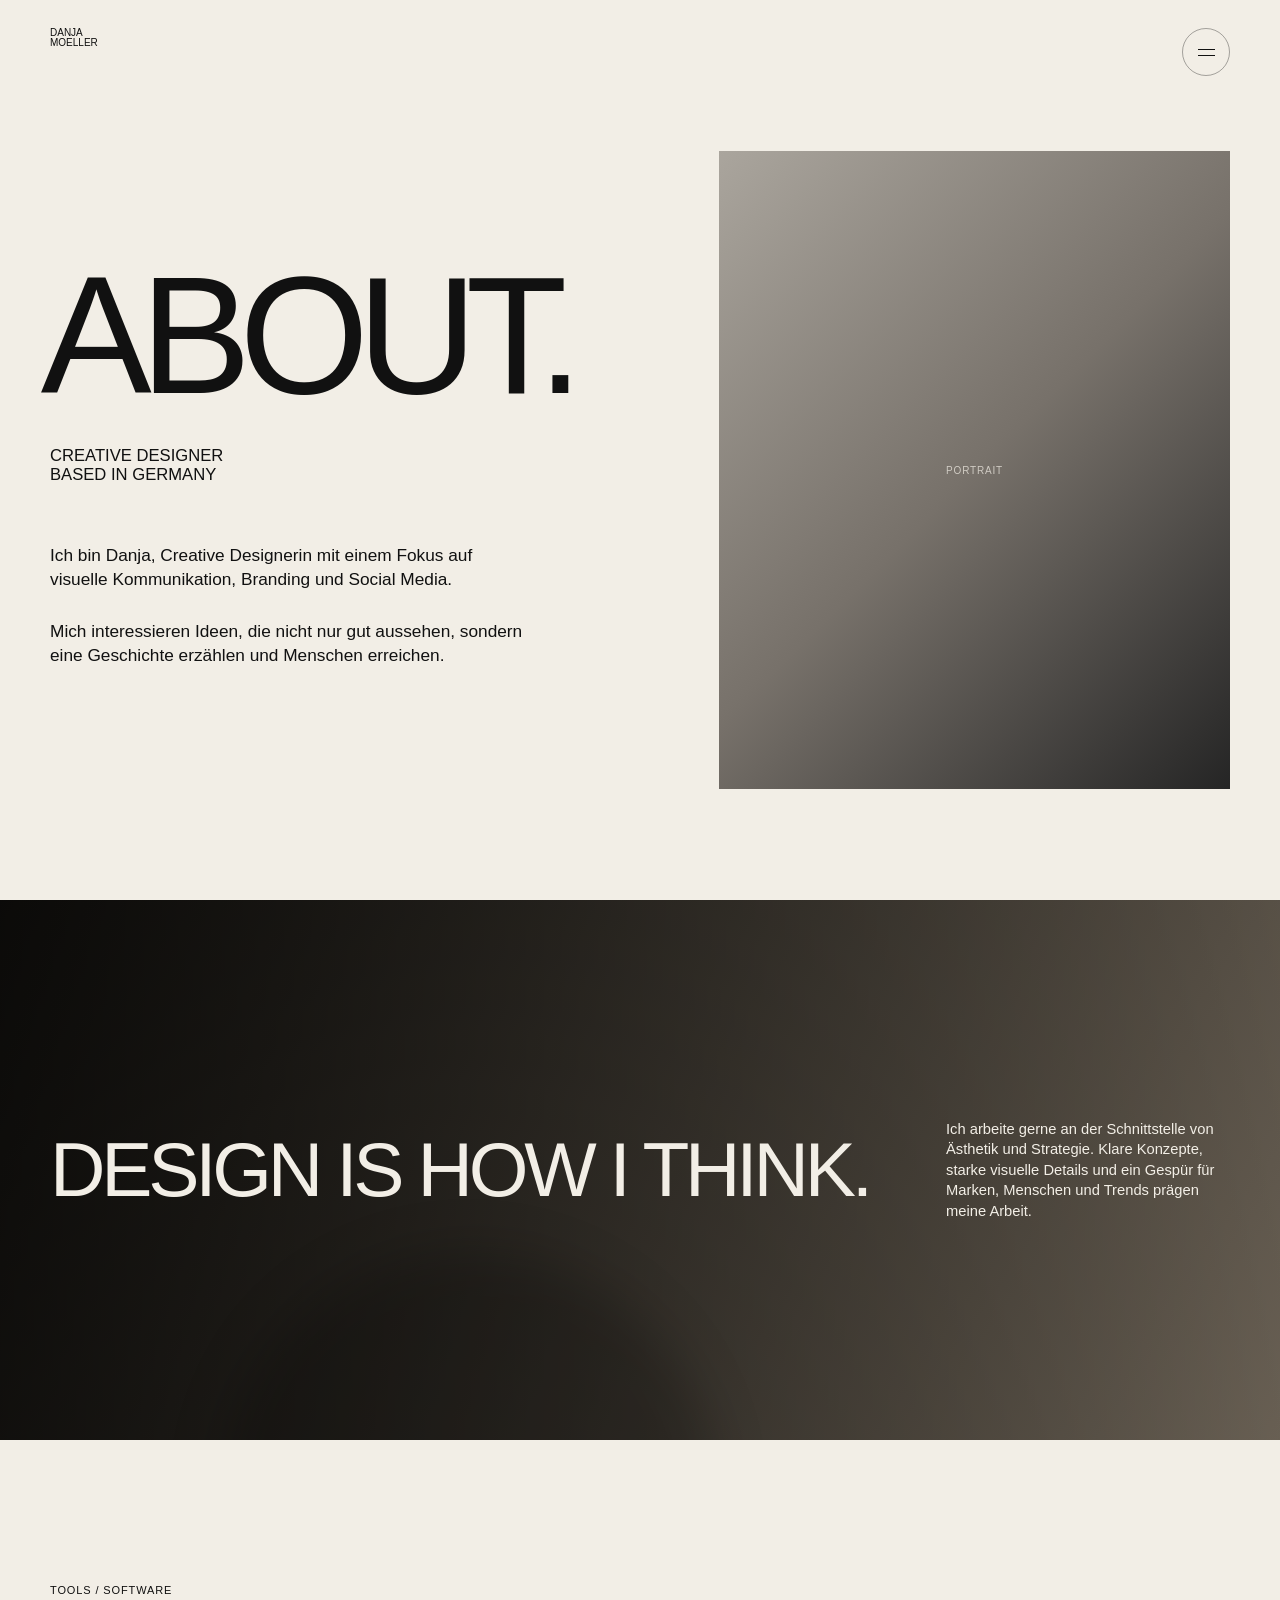
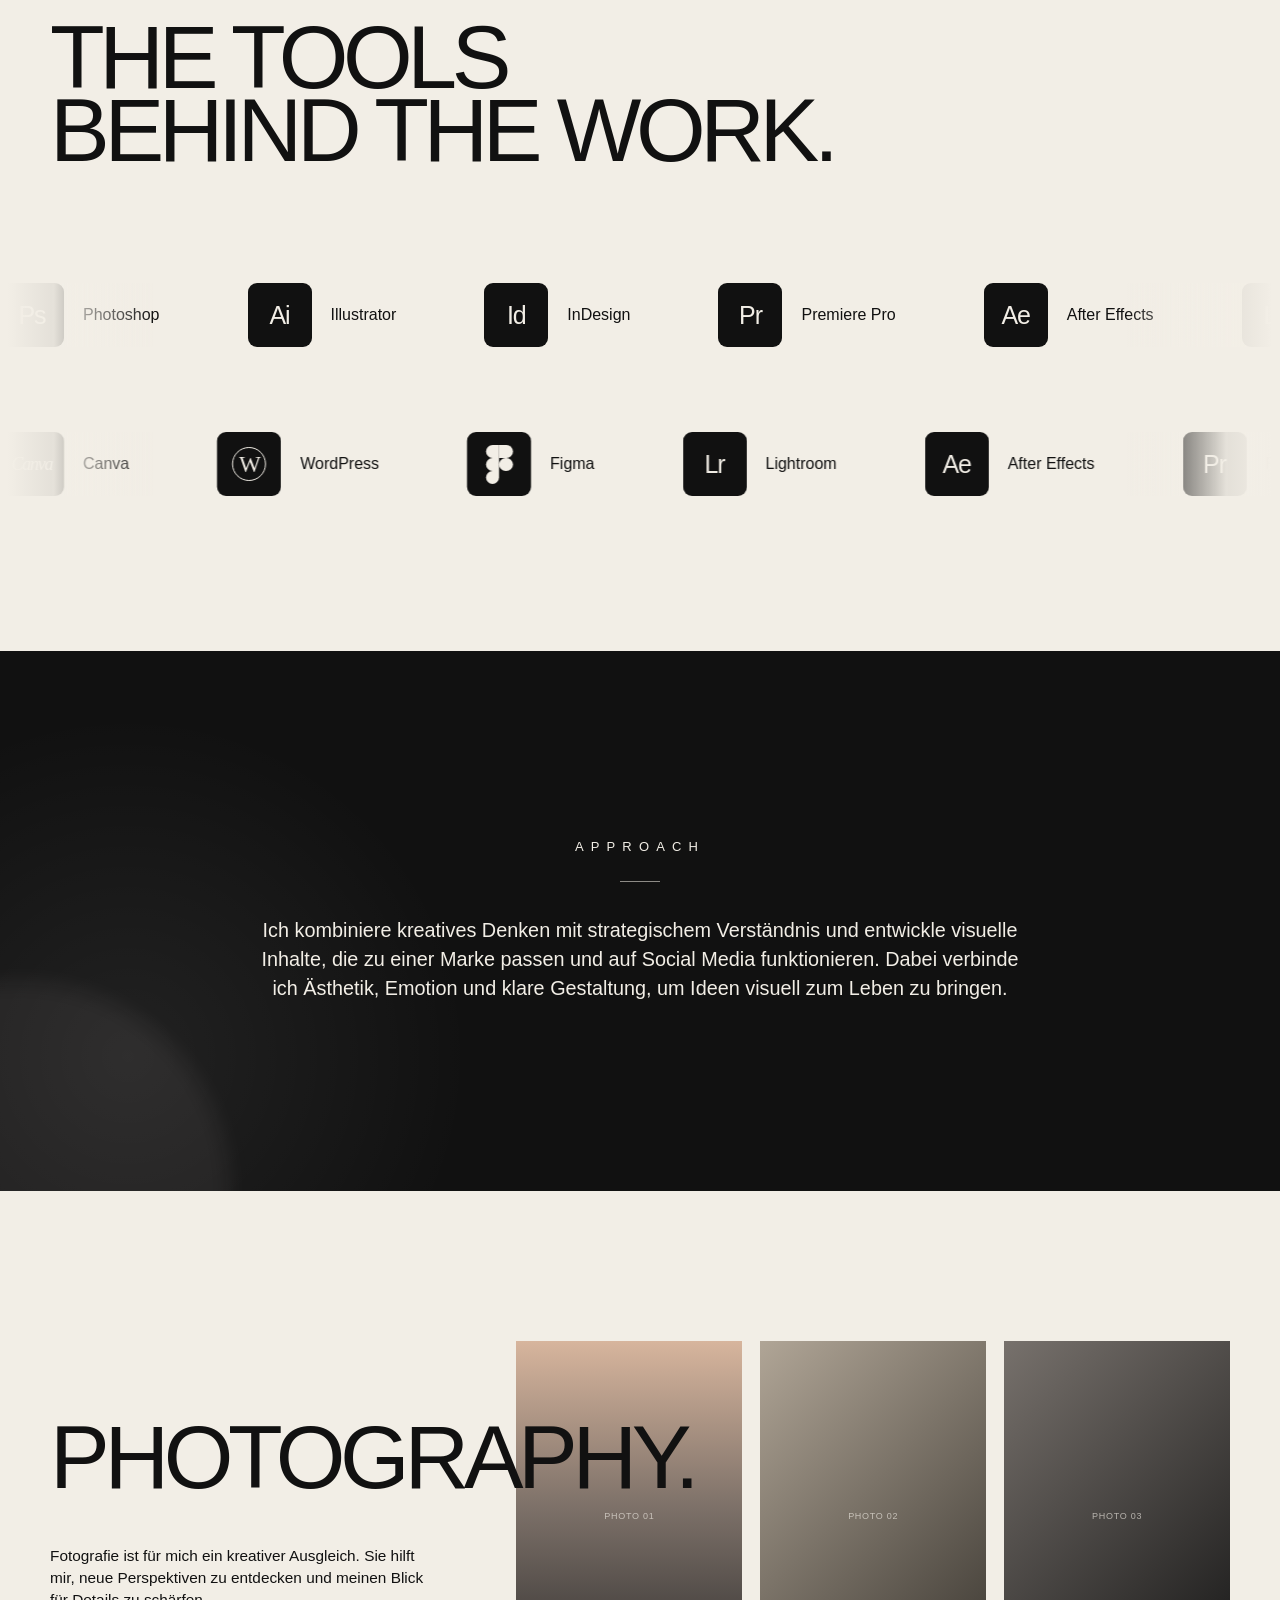
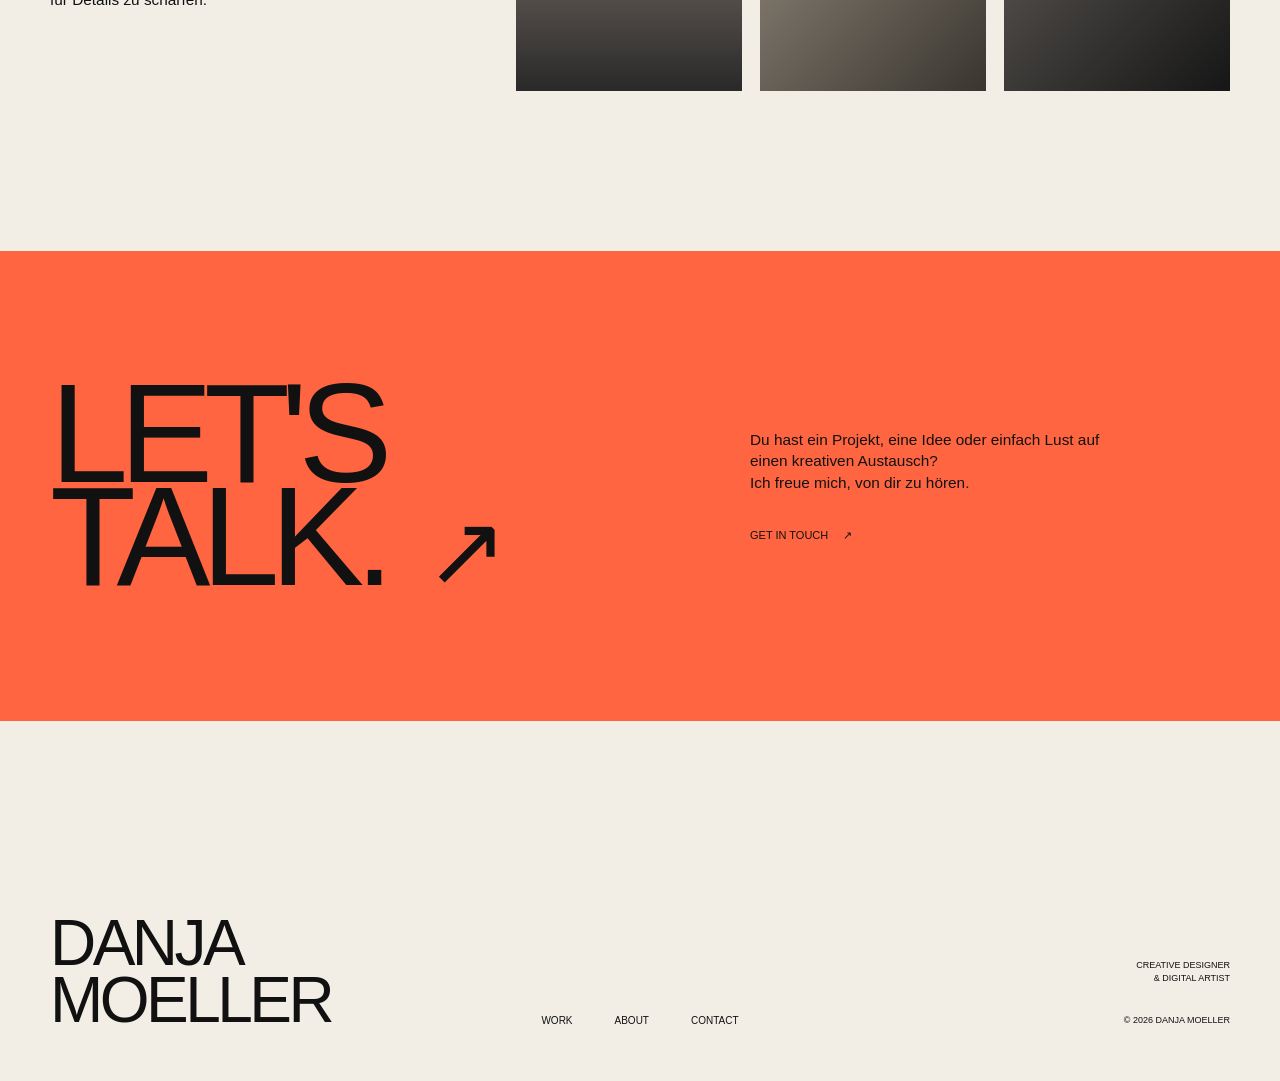
==== about.html @ de5229ce "Update portfolio pages, styles and interactions" ====
<!DOCTYPE html>
<html lang="de">

<head>
    <meta charset="UTF-8">

    <meta
        name="viewport"
        content="width=device-width, initial-scale=1.0"
    >

    <title>About — Danja Moeller</title>

    <link rel="stylesheet" href="style.css">

    <style>

        /* =========================================================
           ABOUT PAGE
        ========================================================= */

        body.about-page {
            background: var(--cream);
            color: var(--black);
        }

        .about-page .site-header {
            color: var(--black);
            mix-blend-mode: normal;
        }

        .about-page .menu-toggle {
            border-color: rgba(17, 17, 17, .35);
        }


        /* =========================================================
           HERO
        ========================================================= */

        .about-hero {
            min-height: 100vh;

            padding:
                150px
                50px
                110px;

            display: grid;

            grid-template-columns:
                minmax(0, .9fr)
                minmax(420px, .85fr);

            gap: clamp(80px, 10vw, 170px);

            align-items: center;
        }

        .about-hero-copy {
            align-self: center;
        }

        .about-title {
            margin-left: -.055em;

            font-size: clamp(
                110px,
                13vw,
                210px
            );

            font-weight: 400;

            line-height: .76;
            letter-spacing: -.07em;
        }

        .about-role {
            margin-top: 48px;

            font-size: clamp(
                15px,
                1.3vw,
                20px
            );

            line-height: 1.12;
            text-transform: uppercase;
        }

        .about-intro {
            max-width: 480px;

            margin-top: 60px;

            font-size: clamp(
                16px,
                1.35vw,
                21px
            );

            line-height: 1.38;
        }

        .about-intro p + p {
            margin-top: 28px;
        }


        /* HERO IMAGE */

        .about-portrait {
            width: 100%;
            max-width: 640px;

            justify-self: end;

            aspect-ratio: 4 / 5;

            overflow: hidden;

            position: relative;

            background:
                linear-gradient(
                    145deg,
                    #aaa59d,
                    #55514c
                );
        }

        .about-portrait img {
            width: 100%;
            height: 100%;

            display: block;

            object-fit: cover;
        }

        .about-image-placeholder {
            width: 100%;
            height: 100%;

            display: flex;
            align-items: center;
            justify-content: center;

            background:
                linear-gradient(
                    135deg,
                    #aaa59d 0%,
                    #77716a 50%,
                    #252525 100%
                );

            color:
                rgba(242, 238, 230, .72);

            font-size: 10px;

            letter-spacing: .08em;
        }


        /* =========================================================
           DESIGN IS HOW I THINK
        ========================================================= */

        .design-thinking {
            min-height: 540px;

            padding:
                115px
                50px;

            background:
                linear-gradient(
                    90deg,
                    rgba(0, 0, 0, .72),
                    rgba(0, 0, 0, .2)
                ),
                linear-gradient(
                    125deg,
                    #28251f,
                    #827768
                );

            color: var(--cream);

            display: grid;

            grid-template-columns:
                minmax(0, 1.6fr)
                minmax(260px, .55fr);

            gap: 70px;

            align-items: center;

            overflow: hidden;

            position: relative;
        }

        .design-thinking::after {
            content: "";

            position: absolute;

            width: 500px;
            height: 500px;

            left: 17%;
            bottom: -310px;

            border-radius: 50%;

            background:
                rgba(0, 0, 0, .2);

            filter: blur(25px);

            pointer-events: none;
        }

        .design-thinking h2 {
            position: relative;
            z-index: 2;

            white-space: nowrap;

            font-size: clamp(
                48px,
                6vw,
                96px
            );

            font-weight: 400;

            line-height: .9;
            letter-spacing: -.055em;
        }

        .design-thinking-copy {
            position: relative;
            z-index: 2;

            max-width: 340px;

            font-size: clamp(
                14px,
                1.15vw,
                18px
            );

            line-height: 1.4;
        }


        /* =========================================================
           TOOLS
        ========================================================= */

        .tools-section {
            position: relative;

            padding:
                145px
                0
                155px;

            overflow: hidden;

            background: var(--cream);
        }


        /* TOOLS INTRO */

        .tools-intro {
            position: relative;
            z-index: 20;

            padding:
                0
                50px;

            margin-bottom: 115px;
        }

        .tools-kicker {
            margin: 0 0 25px;

            color: var(--black);

            font-size: 11px;
            line-height: 1;

            letter-spacing: .08em;

            text-transform: uppercase;
        }

        .tools-heading {
            max-width: 1100px;

            margin: 0;

            color: var(--black);

            font-size: clamp(
                58px,
                7vw,
                112px
            );

            font-weight: 400;

            line-height: .82;
            letter-spacing: -.06em;
        }

        .tools-heading span {
            display: block;
        }


        /* =========================================================
           TOOL MARQUEES
           Fade ONLY on moving rows
        ========================================================= */

        .tools-marquee {
            width: 100%;

            overflow: hidden;

            position: relative;

            z-index: 2;
        }

        .tools-marquee::before,
        .tools-marquee::after {
            content: "";

            position: absolute;

            z-index: 10;

            top: 0;
            bottom: 0;

            width: 12vw;

            pointer-events: none;
        }

        .tools-marquee::before {
            left: 0;

            background:
                linear-gradient(
                    to right,
                    var(--cream) 5%,
                    rgba(242, 238, 230, .94) 35%,
                    rgba(242, 238, 230, 0) 100%
                );
        }

        .tools-marquee::after {
            right: 0;

            background:
                linear-gradient(
                    to left,
                    var(--cream) 5%,
                    rgba(242, 238, 230, .94) 35%,
                    rgba(242, 238, 230, 0) 100%
                );
        }

        .tools-marquee + .tools-marquee {
            margin-top: 85px;
        }

        .tools-track {
            width: max-content;

            display: flex;
            align-items: center;

            gap: 88px;

            will-change: transform;
        }

        .tools-track-left {
            animation:
                toolsMoveLeft
                30s
                linear
                infinite;
        }

        .tools-track-right {
            animation:
                toolsMoveRight
                32s
                linear
                infinite;
        }


        /* TOOL */

        .tool-item {
            flex: 0 0 auto;

            display: flex;
            align-items: center;

            gap: 19px;

            white-space: nowrap;
        }

        .tool-icon {
            width: 64px;
            height: 64px;

            flex: 0 0 64px;

            border-radius: 9px;

            background: var(--black);
            color: var(--cream);

            display: flex;
            align-items: center;
            justify-content: center;

            position: relative;

            font-size: 25px;
            font-weight: 500;

            line-height: 1;
            letter-spacing: -.04em;
        }

        .tool-name {
            font-size: 16px;

            line-height: 1;
        }


        /* =========================================================
           FIGMA ICON
        ========================================================= */

        .tool-icon.figma {
            padding: 12px;

            background: var(--black);
        }

        .figma-mark {
            width: 27px;
            height: 39px;

            display: grid;

            grid-template-columns:
                1fr
                1fr;

            grid-template-rows:
                1fr
                1fr
                1fr;
        }

        .figma-mark span {
            display: block;

            width: 100%;
            height: 100%;

            background: var(--cream);
        }

        .figma-mark span:nth-child(1) {
            grid-column: 1;
            grid-row: 1;

            border-radius:
                7px
                0
                0
                7px;
        }

        .figma-mark span:nth-child(2) {
            grid-column: 2;
            grid-row: 1;

            border-radius:
                0
                7px
                7px
                0;
        }

        .figma-mark span:nth-child(3) {
            grid-column: 1;
            grid-row: 2;

            border-radius:
                7px
                0
                0
                7px;
        }

        .figma-mark span:nth-child(4) {
            grid-column: 2;
            grid-row: 2;

            border-radius: 50%;
        }

        .figma-mark span:nth-child(5) {
            grid-column: 1;
            grid-row: 3;

            border-radius:
                7px
                0
                7px
                7px;
        }


        /* =========================================================
           WORDPRESS
        ========================================================= */

        .tool-icon.wordpress {
            font-family:
                Georgia,
                "Times New Roman",
                serif;

            font-size: 29px;
            font-weight: 400;
        }

        .wordpress-mark {
            width: 34px;
            height: 34px;

            border:
                1.8px
                solid
                var(--cream);

            border-radius: 50%;

            display: flex;
            align-items: center;
            justify-content: center;

            font-family:
                Georgia,
                "Times New Roman",
                serif;

            font-size: 23px;

            line-height: 1;
        }


        /* =========================================================
           CANVA
        ========================================================= */

        .tool-icon.canva {
            font-family:
                Georgia,
                "Times New Roman",
                serif;

            font-size: 18px;
            font-style: italic;

            letter-spacing: -.07em;
        }


        /* =========================================================
           TOOL ANIMATIONS
        ========================================================= */

        @keyframes toolsMoveLeft {

            from {
                transform: translateX(0);
            }

            to {
                transform: translateX(-50%);
            }

        }

        @keyframes toolsMoveRight {

            from {
                transform: translateX(-50%);
            }

            to {
                transform: translateX(0);
            }

        }


        /* =========================================================
           APPROACH
        ========================================================= */

        .approach-section {
            min-height: 540px;

            padding:
                130px
                50px;

            background:
                radial-gradient(
                    circle at 10% 75%,
                    rgba(255, 255, 255, .07),
                    transparent 28%
                ),
                var(--black);

            color: var(--cream);

            display: flex;
            align-items: center;
            justify-content: center;

            text-align: center;

            overflow: hidden;

            position: relative;
        }

        .approach-section::before {
            content: "";

            position: absolute;

            width: 420px;
            height: 420px;

            left: -190px;
            bottom: -210px;

            border-radius: 50%;

            background:
                rgba(242, 238, 230, .06);

            filter: blur(10px);
        }

        .approach-inner {
            position: relative;
            z-index: 2;

            width: min(
                760px,
                100%
            );
        }

        .approach-label {
            font-size: 13px;

            letter-spacing: .55em;

            text-transform: uppercase;
        }

        .approach-line {
            width: 40px;
            height: 1px;

            margin:
                27px
                auto
                34px;

            background:
                rgba(242, 238, 230, .55);
        }

        .approach-copy {
            font-size: clamp(
                17px,
                1.55vw,
                23px
            );

            line-height: 1.45;
        }


        /* =========================================================
           PHOTOGRAPHY
        ========================================================= */

        .photography-section {
            min-height: 660px;

            padding:
                125px
                50px
                135px;

            position: relative;

            display: grid;

            grid-template-columns:
                minmax(300px, .72fr)
                minmax(0, 1.28fr);

            gap: 65px;

            align-items: center;

            overflow: hidden;
        }

        .photography-copy-area {
            position: relative;

            z-index: 4;
        }

        .photography-title {
            position: relative;

            z-index: 6;

            width: max-content;

            margin-right: -230px;

            font-size: clamp(
                64px,
                7vw,
                112px
            );

            font-weight: 400;

            line-height: .82;

            letter-spacing: -.06em;

            pointer-events: none;
        }

        .photography-copy {
            max-width: 380px;

            margin-top: 50px;

            font-size: clamp(
                15px,
                1.2vw,
                18px
            );

            line-height: 1.42;
        }


        /* IMAGES */

        .photo-grid {
            position: relative;

            z-index: 2;

            display: grid;

            grid-template-columns:
                1fr
                1fr
                1fr;

            gap: 18px;

            align-items: center;
        }

        .photo-card {
            height: 350px;

            position: relative;

            overflow: hidden;

            background: #8b867f;
        }

        .photo-card img {
            width: 100%;
            height: 100%;

            display: block;

            object-fit: cover;

            transition:
                transform
                .65s
                cubic-bezier(.22,.61,.36,1);
        }

        .photo-card:hover img {
            transform: scale(1.035);
        }

        .photo-placeholder {
            width: 100%;
            height: 100%;

            display: flex;
            align-items: center;
            justify-content: center;

            color:
                rgba(242, 238, 230, .65);

            font-size: 9px;

            letter-spacing: .08em;
        }

        .photo-card:nth-child(1) {
            background:
                linear-gradient(
                    #d7b59d,
                    #7c7068 48%,
                    #292929
                );
        }

        .photo-card:nth-child(2) {
            background:
                linear-gradient(
                    135deg,
                    #b0a596,
                    #39352f
                );
        }

        .photo-card:nth-child(3) {
            background:
                linear-gradient(
                    135deg,
                    #77716c,
                    #161616
                );
        }


        /* =========================================================
           LET'S TALK
        ========================================================= */

        .about-contact {
            min-height: 470px;

            padding:
                100px
                50px;

            background:
                var(--orange);

            color:
                var(--black);

            display: grid;

            grid-template-columns:
                minmax(0, 1fr)
                minmax(300px, .8fr);

            gap: 100px;

            align-items: center;
        }

        .about-contact-title {
            font-size: clamp(
                95px,
                11vw,
                180px
            );

            font-weight: 400;

            line-height: .73;
            letter-spacing: -.065em;
        }

        .about-contact-title span {
            display: block;
        }

        .about-contact-title a {
            display: inline-block;

            margin-left: .1em;

            font-size: .7em;

            transition:
                transform
                .3s
                ease;
        }

        .about-contact-title a:hover {
            transform:
                translate(
                    10px,
                    -10px
                );
        }

        .about-contact-copy {
            max-width: 350px;

            font-size: clamp(
                15px,
                1.2vw,
                18px
            );

            line-height: 1.4;
        }

        .about-contact-link {
            display: inline-block;

            margin-top: 36px;

            font-size: 11px;

            text-transform: uppercase;
        }

        .about-contact-link span {
            margin-left: 12px;
        }


        /* =========================================================
           FOOTER
        ========================================================= */

        .about-footer {
            min-height: 360px;

            padding:
                80px
                50px
                55px;

            display: grid;

            grid-template-columns:
                1fr
                1fr
                1fr;

            gap: 50px;

            align-items: end;
        }

        .about-footer-name {
            font-size: clamp(
                50px,
                5vw,
                82px
            );

            line-height: .78;

            letter-spacing: -.055em;
        }

        .about-footer-name span {
            display: block;
        }

        .about-footer-name span + span {
            margin-top: 7px;
        }

        .about-footer-nav {
            display: flex;

            justify-content: center;

            gap: 42px;

            font-size: 10px;
        }

        .about-footer-meta {
            justify-self: end;

            text-align: right;

            font-size: 9px;

            line-height: 1.35;
        }

        .about-footer-meta p + p {
            margin-top: 30px;
        }


        /* =========================================================
           TABLET
        ========================================================= */

        @media (max-width: 1000px) {

            .about-hero {
                padding:
                    140px
                    30px
                    90px;

                grid-template-columns:
                    1fr
                    1fr;

                gap: 45px;
            }

            .about-title {
                font-size: 12vw;
            }

            .design-thinking {
                padding:
                    100px
                    30px;

                grid-template-columns:
                    1fr
                    .5fr;

                gap: 40px;
            }

            .design-thinking h2 {
                font-size: 5.5vw;
            }

            .tools-section {
                padding:
                    120px
                    0
                    130px;
            }

            .tools-intro {
                padding:
                    0
                    30px;

                margin-bottom: 95px;
            }

            .tools-heading {
                font-size: 8vw;
            }

            .tools-track {
                gap: 58px;
            }

            .photography-section {
                padding:
                    110px
                    30px
                    120px;

                grid-template-columns:
                    minmax(250px, .7fr)
                    1.3fr;

                gap: 35px;
            }

            .photography-title {
                font-size: 7vw;

                margin-right: -160px;
            }

            .photo-card {
                height: 280px;
            }

            .about-contact {
                padding:
                    90px
                    30px;

                gap: 60px;
            }

            .about-footer {
                padding-left: 30px;
                padding-right: 30px;
            }

        }


        /* =========================================================
           MOBILE
        ========================================================= */

        @media (max-width: 700px) {

            .about-hero {
                min-height: auto;

                padding:
                    130px
                    20px
                    85px;

                display: flex;

                flex-direction: column;

                gap: 65px;
            }

            .about-hero-copy {
                width: 100%;
            }

            .about-title {
                font-size: 22vw;
            }

            .about-role {
                margin-top: 35px;
            }

            .about-intro {
                margin-top: 45px;
            }

            .about-portrait {
                width: 90%;

                max-width: none;

                align-self: flex-end;
            }

            .design-thinking {
                min-height: 520px;

                padding:
                    90px
                    20px;

                grid-template-columns: 1fr;

                gap: 45px;

                align-content: center;
            }

            .design-thinking h2 {
                white-space: normal;

                font-size: 14vw;

                line-height: .86;
            }

            .design-thinking-copy {
                max-width: 300px;
            }

            .tools-section {
                padding:
                    100px
                    0
                    110px;
            }

            .tools-intro {
                padding:
                    0
                    20px;

                margin-bottom: 80px;
            }

            .tools-kicker {
                margin-bottom: 20px;

                font-size: 10px;
            }

            .tools-heading {
                font-size: 15vw;

                line-height: .84;
            }

            .tools-marquee + .tools-marquee {
                margin-top: 60px;
            }

            .tools-marquee::before,
            .tools-marquee::after {
                width: 18vw;
            }

            .tools-track {
                gap: 48px;
            }

            .tool-icon {
                width: 54px;
                height: 54px;

                flex-basis: 54px;

                font-size: 21px;
            }

            .tool-name {
                font-size: 13px;
            }

            .figma-mark {
                width: 23px;
                height: 34px;
            }

            .approach-section {
                min-height: 500px;

                padding:
                    100px
                    25px;
            }

            .approach-copy {
                font-size: 17px;
            }

            .photography-section {
                min-height: auto;

                padding:
                    100px
                    20px
                    110px;

                display: block;
            }

            .photography-copy-area {
                position: relative;

                z-index: 5;
            }

            .photography-title {
                position: relative;

                z-index: 7;

                margin-right: 0;
                margin-bottom: -7vw;

                font-size: 15vw;

                white-space: nowrap;
            }

            .photography-copy {
                margin-top: 65px;
            }

            .photo-grid {
                margin-top: 55px;

                grid-template-columns:
                    1fr
                    1fr
                    1fr;

                gap: 8px;
            }

            .photo-card {
                height: 43vw;
            }

            .about-contact {
                min-height: 600px;

                padding:
                    90px
                    20px;

                grid-template-columns: 1fr;

                gap: 70px;
            }

            .about-contact-title {
                font-size: 24vw;
            }

            .about-footer {
                min-height: 500px;

                padding:
                    80px
                    20px
                    40px;

                grid-template-columns: 1fr;

                align-items: start;

                gap: 65px;
            }

            .about-footer-nav {
                justify-content: flex-start;
            }

            .about-footer-meta {
                justify-self: start;

                text-align: left;
            }

        }


        /* =========================================================
           REDUCED MOTION
        ========================================================= */

        @media (prefers-reduced-motion: reduce) {

            .tools-track {
                animation-play-state: paused;
            }

        }

    </style>

</head>


<body class="about-page">


    <!-- CUSTOM CURSOR -->

    <div
        class="custom-cursor"
        aria-hidden="true"
    >
        <span class="cursor-label">
            VIEW
        </span>
    </div>


    <!-- =========================================================
         HEADER
    ========================================================== -->

    <header class="site-header">

        <a
            href="index.html"
            class="site-logo"
        >
            DANJA<br>
            MOELLER
        </a>

        <button
            class="menu-toggle"
            type="button"
            aria-label="Menü öffnen"
            aria-expanded="false"
        >
            <span></span>
            <span></span>
        </button>

    </header>


    <!-- =========================================================
         MENU
    ========================================================== -->

    <div class="menu-overlay">

        <div class="menu-overlay-top">

            <span>
                DANJA<br>
                MOELLER
            </span>

            <button
                class="menu-close"
                type="button"
                aria-label="Menü schließen"
            >
                CLOSE
            </button>

        </div>


        <nav class="menu-links">

            <a href="index.html">
                <span>01</span>
                <strong>HOME</strong>
            </a>

            <a href="work.html">
                <span>02</span>
                <strong>WORK</strong>
            </a>

            <a href="about.html">
                <span>03</span>
                <strong>ABOUT</strong>
            </a>

            <a href="contact.html">
                <span>04</span>
                <strong>CONTACT</strong>
            </a>

        </nav>


        <div class="menu-footer">

            <span>
                CREATIVE DESIGNER
            </span>

            <span>
                © 2026
            </span>

        </div>

    </div>


    <main>


        <!-- =====================================================
             HERO
        ====================================================== -->

        <section class="about-hero">

            <div class="about-hero-copy">

                <h1 class="about-title">
                    ABOUT.
                </h1>

                <p class="about-role">
                    CREATIVE DESIGNER<br>
                    BASED IN GERMANY
                </p>

                <div class="about-intro">

                    <p>
                        Ich bin Danja, Creative Designerin
                        mit einem Fokus auf visuelle
                        Kommunikation, Branding und
                        Social Media.
                    </p>

                    <p>
                        Mich interessieren Ideen, die nicht
                        nur gut aussehen, sondern eine
                        Geschichte erzählen und Menschen
                        erreichen.
                    </p>

                </div>

            </div>


            <div
                class="about-portrait"
                data-cursor="HELLO"
            >

                <!--
                <img
                    src="images/about/danja.jpg"
                    alt="Portrait von Danja Moeller"
                >
                -->

                <div class="about-image-placeholder">
                    PORTRAIT
                </div>

            </div>

        </section>


        <!-- =====================================================
             DESIGN
        ====================================================== -->

        <section class="design-thinking">

            <h2>
                DESIGN IS HOW I THINK.
            </h2>

            <p class="design-thinking-copy">
                Ich arbeite gerne an der Schnittstelle
                von Ästhetik und Strategie. Klare
                Konzepte, starke visuelle Details und
                ein Gespür für Marken, Menschen und
                Trends prägen meine Arbeit.
            </p>

        </section>


        <!-- =====================================================
             TOOLS
        ====================================================== -->

        <section
            class="tools-section"
            aria-label="Programme und Tools"
        >

            <div class="tools-intro">

                <p class="tools-kicker">
                    TOOLS / SOFTWARE
                </p>

                <h2 class="tools-heading">
                    <span>THE TOOLS</span>
                    <span>BEHIND THE WORK.</span>
                </h2>

            </div>


            <!-- REIHE 1 -->

            <div class="tools-marquee">

                <div class="tools-track tools-track-left">

                    <div class="tool-item">
                        <span class="tool-icon">Ps</span>
                        <span class="tool-name">Photoshop</span>
                    </div>

                    <div class="tool-item">
                        <span class="tool-icon">Ai</span>
                        <span class="tool-name">Illustrator</span>
                    </div>

                    <div class="tool-item">
                        <span class="tool-icon">Id</span>
                        <span class="tool-name">InDesign</span>
                    </div>

                    <div class="tool-item">
                        <span class="tool-icon">Pr</span>
                        <span class="tool-name">Premiere Pro</span>
                    </div>

                    <div class="tool-item">
                        <span class="tool-icon">Ae</span>
                        <span class="tool-name">After Effects</span>
                    </div>

                    <div class="tool-item">
                        <span class="tool-icon">Lr</span>
                        <span class="tool-name">Lightroom</span>
                    </div>

                    <div class="tool-item">

                        <span class="tool-icon figma">
                            <span class="figma-mark">
                                <span></span>
                                <span></span>
                                <span></span>
                                <span></span>
                                <span></span>
                            </span>
                        </span>

                        <span class="tool-name">
                            Figma
                        </span>

                    </div>

                    <div class="tool-item">

                        <span class="tool-icon wordpress">
                            <span class="wordpress-mark">
                                W
                            </span>
                        </span>

                        <span class="tool-name">
                            WordPress
                        </span>

                    </div>

                    <div class="tool-item">

                        <span class="tool-icon canva">
                            Canva
                        </span>

                        <span class="tool-name">
                            Canva
                        </span>

                    </div>


                    <!-- DUPLIKAT -->

                    <div class="tool-item" aria-hidden="true">
                        <span class="tool-icon">Ps</span>
                        <span class="tool-name">Photoshop</span>
                    </div>

                    <div class="tool-item" aria-hidden="true">
                        <span class="tool-icon">Ai</span>
                        <span class="tool-name">Illustrator</span>
                    </div>

                    <div class="tool-item" aria-hidden="true">
                        <span class="tool-icon">Id</span>
                        <span class="tool-name">InDesign</span>
                    </div>

                    <div class="tool-item" aria-hidden="true">
                        <span class="tool-icon">Pr</span>
                        <span class="tool-name">Premiere Pro</span>
                    </div>

                    <div class="tool-item" aria-hidden="true">
                        <span class="tool-icon">Ae</span>
                        <span class="tool-name">After Effects</span>
                    </div>

                    <div class="tool-item" aria-hidden="true">
                        <span class="tool-icon">Lr</span>
                        <span class="tool-name">Lightroom</span>
                    </div>

                    <div class="tool-item" aria-hidden="true">

                        <span class="tool-icon figma">
                            <span class="figma-mark">
                                <span></span>
                                <span></span>
                                <span></span>
                                <span></span>
                                <span></span>
                            </span>
                        </span>

                        <span class="tool-name">
                            Figma
                        </span>

                    </div>

                    <div class="tool-item" aria-hidden="true">

                        <span class="tool-icon wordpress">
                            <span class="wordpress-mark">
                                W
                            </span>
                        </span>

                        <span class="tool-name">
                            WordPress
                        </span>

                    </div>

                    <div class="tool-item" aria-hidden="true">

                        <span class="tool-icon canva">
                            Canva
                        </span>

                        <span class="tool-name">
                            Canva
                        </span>

                    </div>

                </div>

            </div>


            <!-- REIHE 2 -->

            <div class="tools-marquee">

                <div class="tools-track tools-track-right">

                    <div class="tool-item">
                        <span class="tool-icon canva">Canva</span>
                        <span class="tool-name">Canva</span>
                    </div>

                    <div class="tool-item">

                        <span class="tool-icon wordpress">
                            <span class="wordpress-mark">W</span>
                        </span>

                        <span class="tool-name">
                            WordPress
                        </span>

                    </div>

                    <div class="tool-item">

                        <span class="tool-icon figma">
                            <span class="figma-mark">
                                <span></span>
                                <span></span>
                                <span></span>
                                <span></span>
                                <span></span>
                            </span>
                        </span>

                        <span class="tool-name">
                            Figma
                        </span>

                    </div>

                    <div class="tool-item">
                        <span class="tool-icon">Lr</span>
                        <span class="tool-name">Lightroom</span>
                    </div>

                    <div class="tool-item">
                        <span class="tool-icon">Ae</span>
                        <span class="tool-name">After Effects</span>
                    </div>

                    <div class="tool-item">
                        <span class="tool-icon">Pr</span>
                        <span class="tool-name">Premiere Pro</span>
                    </div>

                    <div class="tool-item">
                        <span class="tool-icon">Id</span>
                        <span class="tool-name">InDesign</span>
                    </div>

                    <div class="tool-item">
                        <span class="tool-icon">Ai</span>
                        <span class="tool-name">Illustrator</span>
                    </div>

                    <div class="tool-item">
                        <span class="tool-icon">Ps</span>
                        <span class="tool-name">Photoshop</span>
                    </div>


                    <!-- DUPLIKAT -->

                    <div class="tool-item" aria-hidden="true">
                        <span class="tool-icon canva">Canva</span>
                        <span class="tool-name">Canva</span>
                    </div>

                    <div class="tool-item" aria-hidden="true">

                        <span class="tool-icon wordpress">
                            <span class="wordpress-mark">W</span>
                        </span>

                        <span class="tool-name">
                            WordPress
                        </span>

                    </div>

                    <div class="tool-item" aria-hidden="true">

                        <span class="tool-icon figma">
                            <span class="figma-mark">
                                <span></span>
                                <span></span>
                                <span></span>
                                <span></span>
                                <span></span>
                            </span>
                        </span>

                        <span class="tool-name">
                            Figma
                        </span>

                    </div>

                    <div class="tool-item" aria-hidden="true">
                        <span class="tool-icon">Lr</span>
                        <span class="tool-name">Lightroom</span>
                    </div>

                    <div class="tool-item" aria-hidden="true">
                        <span class="tool-icon">Ae</span>
                        <span class="tool-name">After Effects</span>
                    </div>

                    <div class="tool-item" aria-hidden="true">
                        <span class="tool-icon">Pr</span>
                        <span class="tool-name">Premiere Pro</span>
                    </div>

                    <div class="tool-item" aria-hidden="true">
                        <span class="tool-icon">Id</span>
                        <span class="tool-name">InDesign</span>
                    </div>

                    <div class="tool-item" aria-hidden="true">
                        <span class="tool-icon">Ai</span>
                        <span class="tool-name">Illustrator</span>
                    </div>

                    <div class="tool-item" aria-hidden="true">
                        <span class="tool-icon">Ps</span>
                        <span class="tool-name">Photoshop</span>
                    </div>

                </div>

            </div>

        </section>


        <!-- =====================================================
             APPROACH
        ====================================================== -->

        <section class="approach-section">

            <div class="approach-inner">

                <p class="approach-label">
                    APPROACH
                </p>

                <div class="approach-line"></div>

                <p class="approach-copy">
                    Ich kombiniere kreatives Denken
                    mit strategischem Verständnis und
                    entwickle visuelle Inhalte, die zu
                    einer Marke passen und auf Social
                    Media funktionieren. Dabei verbinde
                    ich Ästhetik, Emotion und klare
                    Gestaltung, um Ideen visuell zum
                    Leben zu bringen.
                </p>

            </div>

        </section>


        <!-- =====================================================
             PHOTOGRAPHY
        ====================================================== -->

        <section class="photography-section">

            <div class="photography-copy-area">

                <h2 class="photography-title">
                    PHOTOGRAPHY.
                </h2>

                <p class="photography-copy">
                    Fotografie ist für mich ein
                    kreativer Ausgleich. Sie hilft mir,
                    neue Perspektiven zu entdecken und
                    meinen Blick für Details zu
                    schärfen.
                </p>

            </div>


            <div class="photo-grid">

                <div
                    class="photo-card"
                    data-cursor="VIEW"
                >
                    <div class="photo-placeholder">
                        PHOTO 01
                    </div>
                </div>

                <div
                    class="photo-card"
                    data-cursor="VIEW"
                >
                    <div class="photo-placeholder">
                        PHOTO 02
                    </div>
                </div>

                <div
                    class="photo-card"
                    data-cursor="VIEW"
                >
                    <div class="photo-placeholder">
                        PHOTO 03
                    </div>
                </div>

            </div>

        </section>


        <!-- =====================================================
             CONTACT
        ====================================================== -->

        <section class="about-contact">

            <h2 class="about-contact-title">

                <span>
                    LET'S
                </span>

                <span>
                    TALK.

                    <a
                        href="contact.html"
                        aria-label="Zur Kontaktseite"
                    >
                        ↗
                    </a>

                </span>

            </h2>


            <div>

                <p class="about-contact-copy">
                    Du hast ein Projekt, eine Idee
                    oder einfach Lust auf einen
                    kreativen Austausch?<br>
                    Ich freue mich, von dir zu hören.
                </p>

                <a
                    href="contact.html"
                    class="about-contact-link"
                >
                    GET IN TOUCH
                    <span>↗</span>
                </a>

            </div>

        </section>


        <!-- =====================================================
             FOOTER
        ====================================================== -->

        <footer class="about-footer">

            <div class="about-footer-name">

                <span>
                    DANJA
                </span>

                <span>
                    MOELLER
                </span>

            </div>


            <nav class="about-footer-nav">

                <a href="work.html">
                    WORK
                </a>

                <a href="about.html">
                    ABOUT
                </a>

                <a href="contact.html">
                    CONTACT
                </a>

            </nav>


            <div class="about-footer-meta">

                <p>
                    CREATIVE DESIGNER<br>
                    & DIGITAL ARTIST
                </p>

                <p>
                    © 2026 DANJA MOELLER
                </p>

            </div>

        </footer>

    </main>


    <script src="script.js"></script>

</body>

</html>
---- style.css ----
/* ========================================
   RESET
======================================== */

* {
    margin: 0;
    padding: 0;
    box-sizing: border-box;
}

:root {
    --cream: #f2eee6;
    --black: #111111;
    --grey: #c7c7c4;
    --grey-dark: #77726b;
    --orange: #ff6540;
}

html {
    scroll-behavior: smooth;
}

body {
    font-family: Arial, Helvetica, sans-serif;
    background: var(--cream);
    color: var(--black);
    overflow-x: hidden;
}

body.menu-open {
    overflow: hidden;
}

a {
    color: inherit;
    text-decoration: none;
}

button {
    border: 0;
    background: transparent;
    font: inherit;
    color: inherit;
    cursor: pointer;
}

::selection {
    background: var(--orange);
    color: var(--black);
}


/* ========================================
   CURSOR
======================================== */

.custom-cursor {
    position: fixed;
    top: 0;
    left: 0;
    width: 14px;
    height: 14px;
    border-radius: 50%;
    background: var(--black);
    pointer-events: none;
    z-index: 9999;

    display: flex;
    align-items: center;
    justify-content: center;

    transform: translate(-50%, -50%);

    transition:
        width .25s ease,
        height .25s ease,
        background .25s ease,
        color .25s ease;
}

.custom-cursor.is-active {
    width: 76px;
    height: 76px;
    background: var(--cream);
    color: var(--black);
    border: 1px solid rgba(17, 17, 17, .18);
}

.cursor-label {
    opacity: 0;
    font-size: 9px;
    transition: opacity .2s ease;
}

.custom-cursor.is-active .cursor-label {
    opacity: 1;
}

@media (hover: none), (pointer: coarse) {
    .custom-cursor {
        display: none;
    }
}


/* ========================================
   HEADER
======================================== */

.site-header {
    position: fixed;
    top: 0;
    left: 0;
    width: 100%;
    padding: 28px 50px;
    z-index: 300;

    display: flex;
    justify-content: space-between;
    align-items: flex-start;

    mix-blend-mode: difference;
    color: white;
}

.site-logo {
    font-size: 10px;
    line-height: .95;
}

.menu-toggle {
    width: 48px;
    height: 48px;

    border: 1px solid rgba(255, 255, 255, .55);
    border-radius: 50%;

    display: flex;
    flex-direction: column;
    align-items: center;
    justify-content: center;

    gap: 5px;
}

.menu-toggle span {
    width: 17px;
    height: 1px;
    background: currentColor;
}


/* ========================================
   MENU
======================================== */

.menu-overlay {
    position: fixed;
    inset: 0;
    z-index: 500;

    background: var(--black);
    color: var(--cream);

    padding: 28px 50px;

    display: flex;
    flex-direction: column;
    justify-content: space-between;

    opacity: 0;
    visibility: hidden;
    transform: translateY(-100%);

    transition:
        transform .7s cubic-bezier(.77, 0, .18, 1),
        opacity .35s ease,
        visibility .35s ease;
}

.menu-overlay.is-open {
    opacity: 1;
    visibility: visible;
    transform: translateY(0);
}

.menu-overlay-top,
.menu-footer {
    display: flex;
    justify-content: space-between;
    font-size: 10px;
}

.menu-links {
    display: flex;
    flex-direction: column;
}

.menu-links a {
    display: grid;
    grid-template-columns: 60px 1fr;

    border-bottom: 1px solid rgba(242, 238, 230, .15);

    align-items: end;
    padding: 10px 0;
}

.menu-links span {
    font-size: 9px;
    padding-bottom: 8px;
}

.menu-links strong {
    font-size: clamp(60px, 10vw, 145px);
    font-weight: 400;
    line-height: .82;
    letter-spacing: -.065em;
}


/* ========================================
   GENERAL
======================================== */

.section-number {
    font-size: 10px;
    line-height: 1;
}

.image-placeholder {
    display: flex;
    align-items: center;
    justify-content: center;

    background: var(--grey);
    font-size: 10px;
}


/* ========================================
   HERO
======================================== */

.home-hero {
    min-height: 100vh;
    padding: 90px 50px 40px;

    position: relative;

    display: flex;
    flex-direction: column;
    justify-content: center;
}

.hero-layout {
    position: relative;
    min-height: 78vh;
}

.hero-title {
    position: absolute;
    left: 0;
    top: 50%;

    transform: translateY(-50%);
    z-index: 3;
}

.hero-word {
    font-size: clamp(110px, 15vw, 215px);
    font-weight: 400;
    line-height: .76;
    letter-spacing: -.065em;

    white-space: nowrap;
}

.hero-image {
    position: absolute;

    right: 3vw;
    top: 2vh;

    width: 58%;
    height: 72vh;

    z-index: 1;
}

.hero-placeholder {
    width: 100%;
    height: 100%;
}

.hero-scroll {
    position: absolute;
    left: 50px;
    bottom: 34px;

    font-size: 10px;
}


/* ========================================
   ABOUT
======================================== */

.home-about {
    min-height: 100vh;

    background: var(--black);
    color: var(--cream);

    padding: 38px 50px 80px;
}

.about-grid {
    display: grid;
    grid-template-columns: 55% 45%;

    gap: 52px;

    margin-top: 56px;

    align-items: start;
}

.about-left {
    min-width: 0;
}

.about-image {
    width: 100%;
}

.about-placeholder {
    width: 100%;
    height: 470px;

    background: #6a6660;
}

.about-text {
    padding-top: 30px;

    display: flex;
    flex-direction: column;

    gap: 24px;
}

.about-lead {
    max-width: 760px;

    font-size: clamp(34px, 3.6vw, 56px);
    font-weight: 400;

    line-height: 1.08;
    letter-spacing: -.035em;
}

.about-small {
    max-width: 720px;

    font-size: 13px;
    line-height: 1.5;

    color: #aaa49b;
}

.simple-link {
    width: fit-content;

    display: inline-flex;
    align-items: center;

    gap: 12px;
    margin-top: 4px;

    font-size: 10px;
}


/* BIG RIGHT HEADLINE */

.about-heading {
    position: relative;

    min-height: 620px;

    display: flex;
    justify-content: flex-end;
}

.about-heading h2 {
    position: sticky;
    top: 100px;

    width: fit-content;
    height: fit-content;

    display: flex;
    flex-direction: column;
    align-items: flex-end;

    margin-right: 42px;

    text-align: right;

    font-size: clamp(96px, 10.8vw, 175px);
    font-weight: 400;

    line-height: .76;
    letter-spacing: -.065em;
}

.about-heading h2 span {
    display: block;
    width: 100%;

    text-align: right;
}

.about-orange {
    color: var(--orange);
}


/* ========================================
   CONCEPT
======================================== */

.concept-section {
    min-height: 110vh;

    padding: 42px 50px 70px;

    background: var(--cream);
}

.concept-stage {
    position: relative;

    min-height: 820px;

    margin-top: 38px;
}

.concept-image {
    position: absolute;

    top: 0;
    right: 3vw;

    width: 58%;
    height: 780px;
}

.concept-placeholder {
    width: 100%;
    height: 100%;

    background: #c3c5c4;
}


/* THIN HEADLINE LIKE LET'S TALK */

.concept-words {
    position: absolute;

    left: 0;
    top: 80px;

    z-index: 3;

    display: flex;
    flex-direction: column;

    width: 70%;
}

.concept-words span {
    display: block;

    width: fit-content;

    font-size: clamp(94px, 10vw, 165px);
    font-weight: 400;

    line-height: .76;
    letter-spacing: -.065em;

    white-space: nowrap;
}

.concept-black {
    color: var(--black);
}

.concept-orange {
    color: var(--orange);
    margin-left: 3vw;
}

.concept-detail {
    margin-left: 8vw;
}


/* ========================================
   SELECTED WORK
======================================== */

.selected-work {
    min-height: 150vh;

    padding: 36px 50px 90px;
}

.work-header {
    display: flex;
    justify-content: space-between;
    align-items: center;

    padding-bottom: 28px;
}

.work-header p {
    font-size: 9px;
}


/* TOP ROW */

.work-grid-top {
    display: grid;
    grid-template-columns: 1fr 1fr;

    gap: 20px;

    margin-bottom: 48px;
}


/* BOTTOM ROW */

.work-grid-bottom {
    display: grid;
    grid-template-columns: 1fr 1fr;

    gap: 20px;
}

.work-grid-small {
    display: grid;
    grid-template-columns: 1fr 1fr;

    gap: 20px;
}

.work-card {
    min-width: 0;
}

.work-image-link {
    display: block;
    overflow: hidden;
}

.work-image {
    width: 100%;

    display: flex;
    align-items: center;
    justify-content: center;

    background: var(--grey);

    font-size: 18px;
}

.work-grid-top .work-image {
    height: 520px;
}

.work-editorial-card .work-image {
    height: 560px;
}

.work-grid-small .work-image {
    height: 560px;
}

.work-print {
    background: var(--orange);
}

.work-social,
.work-creative {
    background: var(--black);
    color: var(--cream);
}

.work-caption {
    min-height: 58px;

    padding-top: 14px;

    display: flex;
    justify-content: space-between;
    align-items: flex-start;

    gap: 15px;

    font-size: 9px;
    line-height: 1.25;
}

.work-caption > div {
    display: flex;
    gap: 18px;
}

.work-caption strong {
    font-weight: 400;
}

.work-caption p {
    color: var(--grey-dark);
}


/* ========================================
   WHAT I DO
======================================== */

.what-i-do {
    min-height: 88px;

    padding: 0 50px;

    display: grid;
    grid-template-columns: 180px 1fr;

    align-items: center;

    gap: 30px;

    background: #d8d3cb;

    border-top: 1px solid rgba(17, 17, 17, .08);
}

.services-line {
    display: flex;
    align-items: center;
    justify-content: space-between;

    gap: 20px;

    font-size: 11px;

    white-space: nowrap;
}


/* ========================================
   CONTACT
======================================== */

.home-contact {
    min-height: 72vh;

    background: var(--orange);

    padding: 34px 50px;
}

.home-contact-grid {
    min-height: calc(72vh - 100px);

    display: grid;
    grid-template-columns: 1fr 1fr;

    align-items: end;
}

.home-contact-grid p {
    align-self: center;

    font-size: 12px;
    line-height: 1.08;
}

.talk-link {
    justify-self: end;

    font-size: clamp(83px, 11vw, 160px);
    font-weight: 400;

    line-height: .78;
    letter-spacing: -.035em;

    text-align: left;
}

.talk-link span {
    color: var(--cream);
}


/* ========================================
   FOOTER
======================================== */

.site-footer {
    min-height: 300px;

    padding: 48px 50px;

    background: var(--black);
    color: var(--cream);

    display: grid;
    grid-template-columns: 1fr 1fr 1fr;

    align-items: center;
}

.footer-name {
    display: flex;
    flex-direction: column;
    align-items: flex-start;

    width: fit-content;
}

.footer-name span {
    display: block;

    font-size: clamp(65px, 7vw, 110px);
    font-weight: 400;

    line-height: .82;
    letter-spacing: -.06em;
}

.footer-name span + span {
    margin-top: 8px;
}

.footer-nav {
    display: flex;
    justify-content: center;

    gap: 38px;

    font-size: 10px;
}

.footer-copy {
    justify-self: end;

    font-size: 9px;
}


/* ========================================
   RESPONSIVE
======================================== */

@media (max-width: 1050px) {

    .about-grid {
        grid-template-columns: 1fr;
    }

    .about-heading {
        min-height: auto;
    }

    .about-heading h2 {
        position: static;

        margin-top: 30px;
        margin-right: 0;

        font-size: 17vw;
    }

    .concept-image {
        width: 62%;
    }
}


@media (max-width: 900px) {

    .site-header {
        padding: 20px;
    }


    /* HERO */

    .home-hero {
        padding: 82px 20px 34px;
    }

    .hero-layout {
        min-height: 75vh;
    }

    .hero-title {
        top: 42%;
    }

    .hero-word {
        font-size: 18vw;
    }

    .hero-image {
        width: 68%;
        height: 56vh;

        top: 9vh;
        right: -6vw;
    }

    .hero-scroll {
        left: 20px;
    }


    /* ABOUT */

    .home-about {
        min-height: auto;

        padding: 34px 20px 80px;
    }

    .about-grid {
        grid-template-columns: 1fr;

        margin-top: 50px;
    }

    .about-placeholder {
        height: 430px;
    }

    .about-lead {
        font-size: 8vw;
    }

    .about-heading {
        justify-content: flex-end;
    }

    .about-heading h2 {
        position: static;

        text-align: right;

        font-size: 18vw;

        margin-top: 65px;
        margin-right: 0;
        margin-left: auto;
    }


    /* CONCEPT */

    .concept-section {
        min-height: auto;

        padding: 34px 20px 60px;
    }

    .concept-stage {
        min-height: 720px;
    }

    .concept-image {
        width: 72%;
        height: 620px;

        right: -6vw;
    }

    .concept-words {
        top: 75px;

        width: 100%;
    }

    .concept-words span {
        font-size: 14vw;
    }


    /* WORK */

    .selected-work {
        min-height: auto;

        padding: 28px 20px 70px;
    }

    .work-grid-top,
    .work-grid-bottom {
        grid-template-columns: 1fr;
    }

    .work-grid-small {
        grid-template-columns: 1fr 1fr;
    }

    .work-grid-top .work-image,
    .work-editorial-card .work-image {
        height: 68vw;
    }

    .work-grid-small .work-image {
        height: 48vw;
    }


    /* SERVICES */

    .what-i-do {
        padding: 22px 20px;

        grid-template-columns: 1fr;

        gap: 16px;
    }

    .services-line {
        overflow-x: auto;

        justify-content: flex-start;
    }


    /* CONTACT */

    .home-contact {
        min-height: 75vh;

        padding: 30px 20px;
    }

    .home-contact-grid {
        min-height: 65vh;

        grid-template-columns: 1fr;

        gap: 60px;
    }

    .talk-link {
        justify-self: start;

        font-size: 20vw;
    }


    /* FOOTER */

    .site-footer {
        min-height: 420px;

        padding: 50px 20px;

        grid-template-columns: 1fr;

        gap: 50px;
    }

    .footer-name span {
        font-size: 16vw;
    }

    .footer-name span + span {
        margin-top: 6px;
    }

    .footer-nav {
        justify-content: flex-start;
    }

    .footer-copy {
        justify-self: start;
    }
}


@media (max-width: 560px) {

    .hero-image {
        width: 78%;

        right: -14vw;
    }

    .about-placeholder {
        height: 340px;
    }

    .concept-stage {
        min-height: 620px;
    }

    .concept-image {
        height: 540px;
        width: 76%;
    }

    .work-grid-small {
        grid-template-columns: 1fr;
    }

    .work-grid-small .work-image {
        height: 70vw;
    }

    .work-caption {
        min-height: 64px;

        flex-direction: column;

        gap: 6px;
    }
}
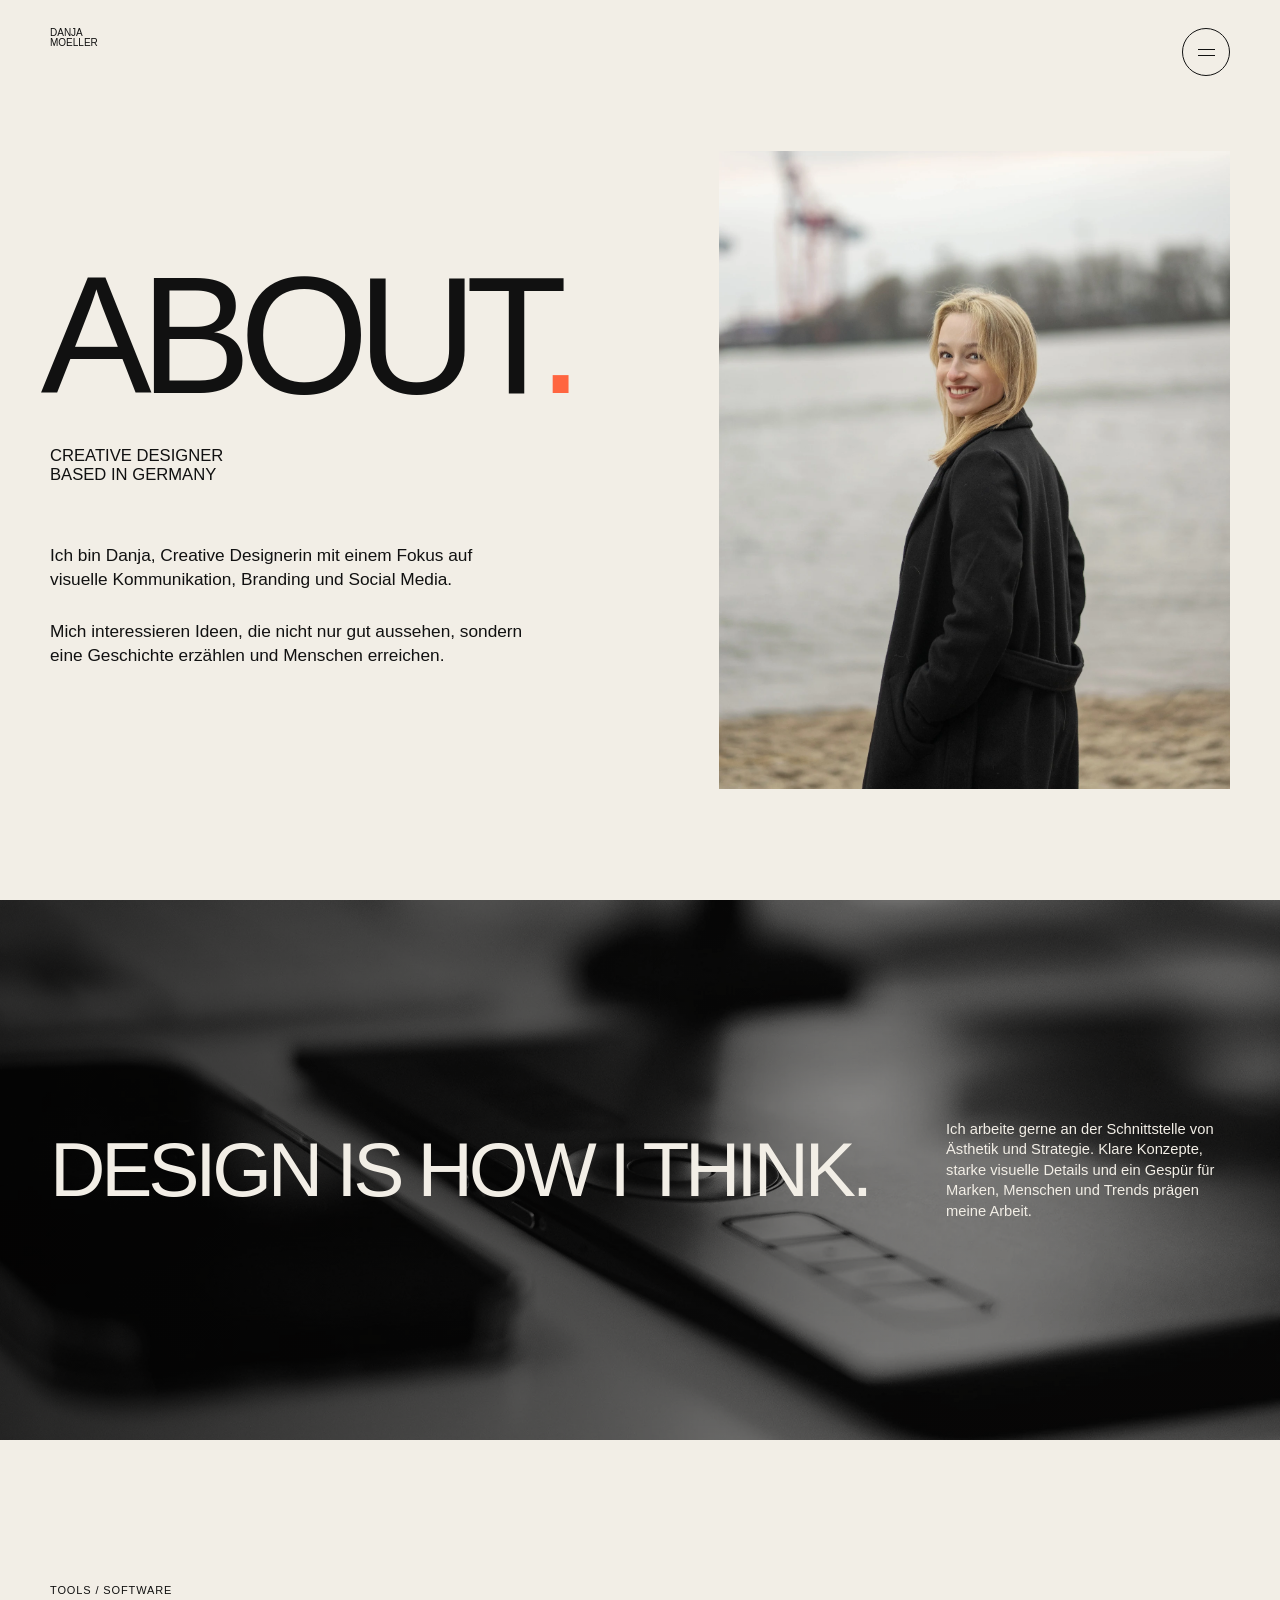
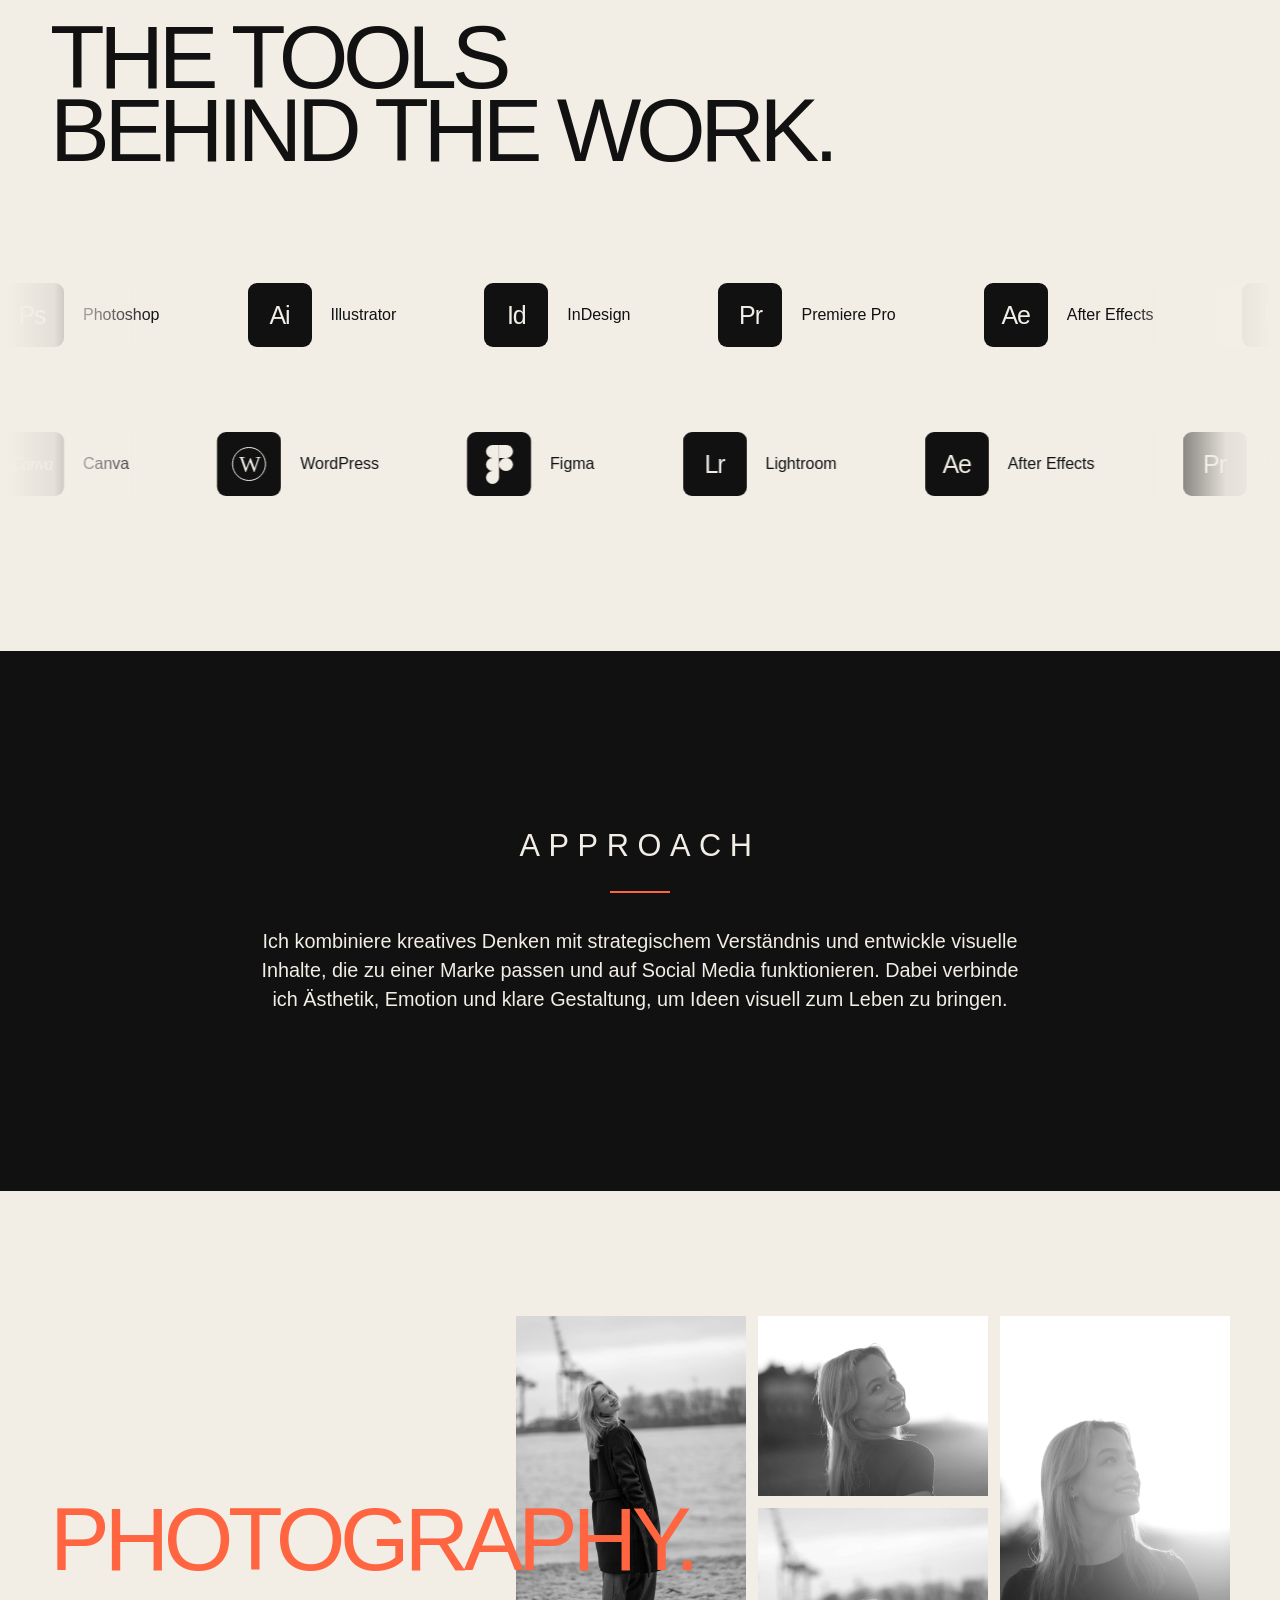
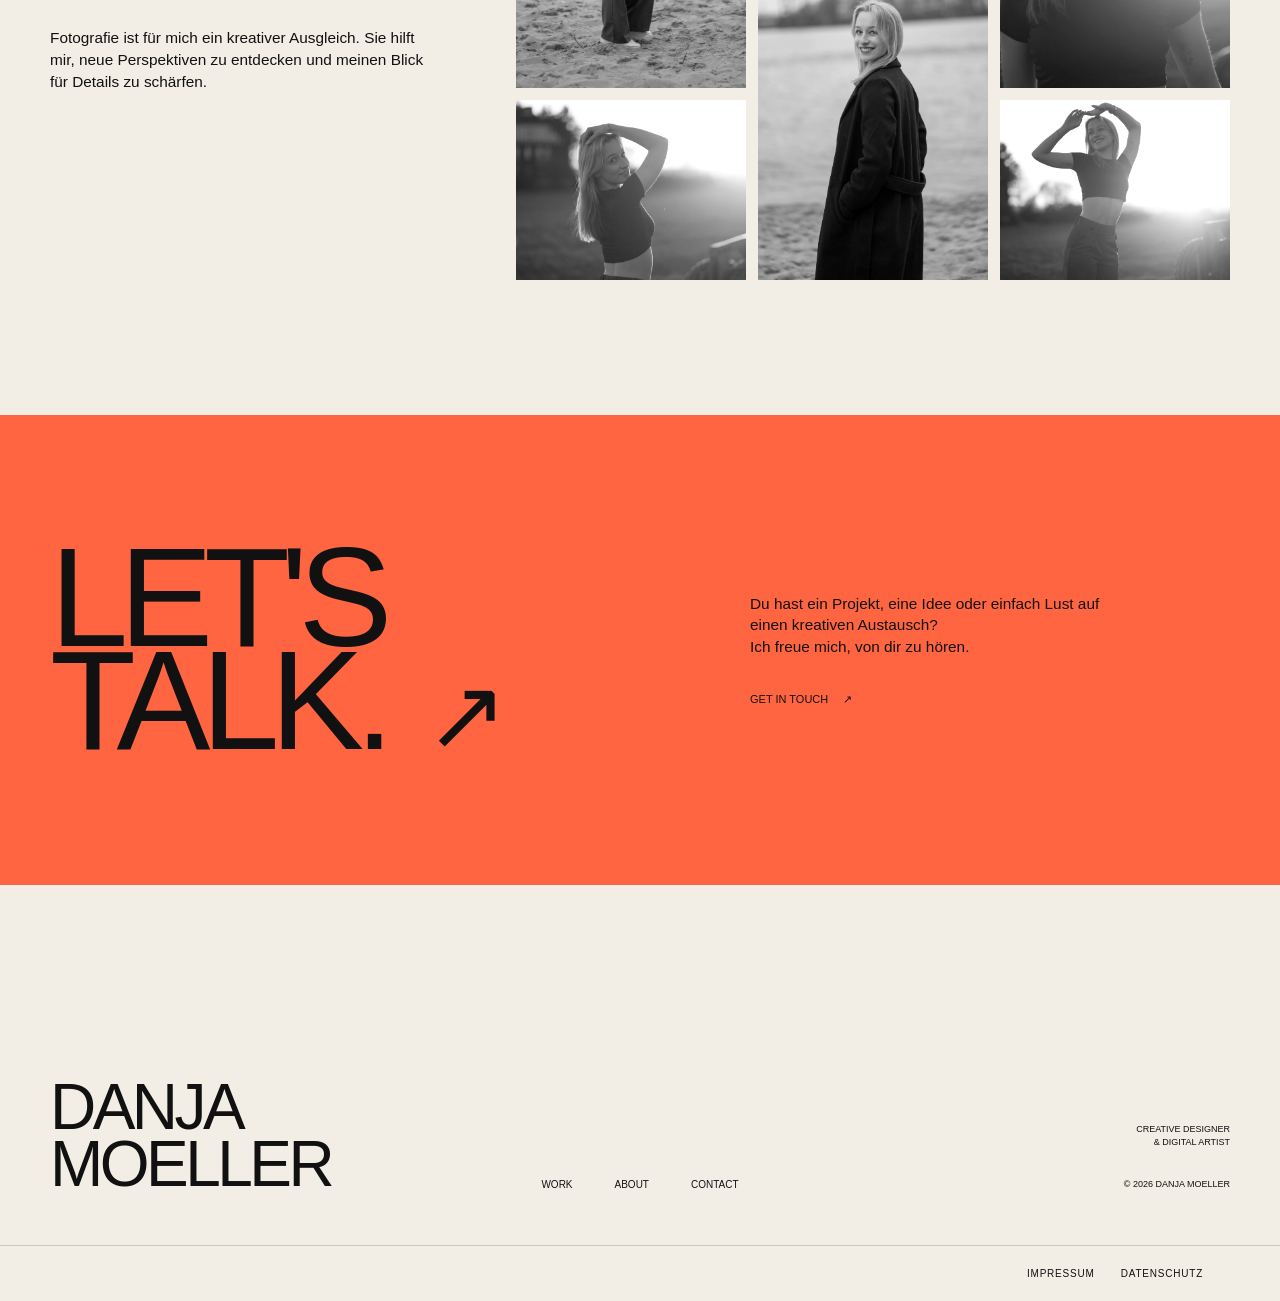
==== commit 3fd4ac5d: "Publish redesigned portfolio and connected contact form" ====
--- a/about.html
+++ b/about.html
@@ -1398,6 +1398,8 @@
 
     </style>
 
+<link rel="stylesheet" href="about-scenes.css">
+<link rel="stylesheet" href="october-refinement.css?v=20261002-r10">
 </head>
 
 
@@ -1474,7 +1476,7 @@
                 <strong>HOME</strong>
             </a>
 
-            <a href="work.html">
+            <a href="work.html?v=20261002-r5">
                 <span>02</span>
                 <strong>WORK</strong>
             </a>
@@ -1519,7 +1521,7 @@
             <div class="about-hero-copy">
 
                 <h1 class="about-title">
-                    ABOUT.
+                    ABOUT<span class="heading-dot">.</span>
                 </h1>
 
                 <p class="about-role">
@@ -1553,16 +1555,9 @@
                 data-cursor="HELLO"
             >
 
-                <!--
-                <img
-                    src="images/about/danja.jpg"
-                    alt="Portrait von Danja Moeller"
-                >
-                -->
-
-                <div class="about-image-placeholder">
-                    PORTRAIT
-                </div>
+
+
+                <img src="assets/images/portraits/harbour-portrait.webp" alt="Danja Möller – Porträt mit Blick in die Kamera" class="natural-photo" width="1467" height="2200" loading="lazy" decoding="async">
 
             </div>
 
@@ -1574,6 +1569,7 @@
         ====================================================== -->
 
         <section class="design-thinking">
+            <img src="assets/images/portraits/tablet-detail.webp" alt="" class="thinking-backdrop cream-photo" width="2200" height="1466" loading="lazy" decoding="async">
 
             <h2>
                 DESIGN IS HOW I THINK.
@@ -1924,6 +1920,7 @@
         <!-- =====================================================
              APPROACH
         ====================================================== -->
+
 
         <section class="approach-section">
 
@@ -1974,38 +1971,8 @@
             </div>
 
 
-            <div class="photo-grid">
-
-                <div
-                    class="photo-card"
-                    data-cursor="VIEW"
-                >
-                    <div class="photo-placeholder">
-                        PHOTO 01
-                    </div>
-                </div>
-
-                <div
-                    class="photo-card"
-                    data-cursor="VIEW"
-                >
-                    <div class="photo-placeholder">
-                        PHOTO 02
-                    </div>
-                </div>
-
-                <div
-                    class="photo-card"
-                    data-cursor="VIEW"
-                >
-                    <div class="photo-placeholder">
-                        PHOTO 03
-                    </div>
-                </div>
-
-            </div>
-
-        </section>
+            <div class="personal-photo-collage"><figure><img src="assets/images/portraits/harbour-full.webp" alt="Danja Möller – persönliches Porträt" class="cream-photo" width="1467" height="2200" loading="lazy" decoding="async"></figure><figure><img src="assets/images/portraits/sunset-portrait.webp" alt="Danja Möller – persönliches Porträt" class="cream-photo" width="1467" height="2200" loading="lazy" decoding="async"></figure><figure><img src="assets/images/portraits/sunset-side.webp" alt="Danja Möller – persönliches Porträt" class="cream-photo" width="1467" height="2200" loading="lazy" decoding="async"></figure><figure><img src="assets/images/portraits/harbour-portrait.webp" alt="Danja Möller – persönliches Porträt" class="cream-photo" width="1467" height="2200" loading="lazy" decoding="async"></figure><figure><img src="assets/images/portraits/sunset-pose.webp" alt="Danja Möller – persönliches Porträt" class="cream-photo" width="1467" height="2200" loading="lazy" decoding="async"></figure><figure><img src="assets/images/portraits/sunset-full.webp" alt="Danja Möller – persönliches Porträt" class="cream-photo" width="1467" height="2200" loading="lazy" decoding="async"></figure></div>
+</section>
 
 
         <!-- =====================================================
@@ -2078,7 +2045,7 @@
 
             <nav class="about-footer-nav">
 
-                <a href="work.html">
+                <a href="work.html?v=20261002-r5">
                     WORK
                 </a>
 
@@ -2113,6 +2080,8 @@
 
     <script src="script.js"></script>
 
+<nav class="legal-links" aria-label="Rechtliche Informationen"><a href="impressum.html">IMPRESSUM</a><a href="datenschutz.html">DATENSCHUTZ</a></nav>
+<script src="scroll-motion.js"></script>
 </body>
 
-</html>+</html>
--- a/style.css
+++ b/style.css
@@ -1036,4 +1036,87 @@
 
         gap: 6px;
     }
-}+}
+/* Rechtliche Seiten und seitenweite Links */
+.legal-main {padding: 170px 6vw 100px;}
+.legal-intro {border-bottom: 1px solid var(--black); padding-bottom: 48px;}
+.legal-kicker {font-size: 10px; letter-spacing: .14em; margin-bottom: 36px;}
+.legal-intro h1 {font-size: clamp(48px, 9vw, 145px); font-weight: 400; letter-spacing: -.065em; line-height: 1; overflow-wrap: anywhere;}
+.legal-intro h1 span {color: var(--orange); padding-left: .15em;}
+.legal-subtitle {margin-top: 25px; font-size: 14px;}
+.legal-content {max-width: 1080px; margin: 0 auto;}
+.legal-section {display: grid; grid-template-columns: 100px 1fr; gap: 30px; padding: 42px 0; border-bottom: 1px solid var(--grey);}
+.legal-number {font-size: 11px; color: var(--grey-dark); padding-top: 5px;}
+.legal-section h2 {font-size: clamp(22px, 3vw, 34px); font-weight: 400; letter-spacing: -.03em; margin-bottom: 24px;}
+.legal-section p {max-width: 760px; font-size: 16px; line-height: 1.75; margin-top: 16px;}
+.legal-section a, .form-status a {text-decoration: underline; text-underline-offset: 4px; overflow-wrap: anywhere;}
+.legal-links {display: flex; gap: 26px; justify-content: flex-end; flex-wrap: wrap; padding: 22px 6vw; font-size: 10px; letter-spacing: .08em; background: var(--cream); color: var(--black); border-top: 1px solid var(--grey);}
+.legal-links a:hover, .legal-section a:hover {color: var(--orange);}
+.legal-links a:focus-visible, .legal-section a:focus-visible {outline: 2px solid var(--orange); outline-offset: 5px;}
+.send-button:disabled {opacity: .5; cursor: wait;}
+.form-delivery-note {font-size: 12px; line-height: 1.6; margin-bottom: 24px;}
+.form-delivery-note a {text-decoration: underline;}
+@media(max-width: 650px) {.legal-main {padding: 130px 6vw 65px;} .legal-section {grid-template-columns: 25px 1fr; gap: 15px; padding: 30px 0;} .legal-section p {font-size: 15px;} .legal-links {justify-content: flex-start;}}
+
+/* Kompaktere Zwischenueberschriften der Datenschutzerklaerung */
+.privacy-page .legal-section h2 {font-size: clamp(19px, 2vw, 25px); margin-bottom: 18px;}
+
+/* Portfolio assets: preserve artwork proportions, crop portraits only. */
+.hero-image img,.about-image img,.about-portrait img {display:block; width:100%;height:100%;object-fit:cover;object-position:center 35%;}
+.concept-image img {display:block;width:100%;height:100%;object-fit:cover;}
+.work-image img {display:block;width:100%;height:100%;object-fit:cover;}
+.portfolio-image img {display:block;width:100%;height:100%;object-fit:contain;}
+.portfolio-image:has(img) {padding:0;background:#e2dfd8;}
+.home-newsletter {padding:70px 50px;display:grid;grid-template-columns:1fr 1fr;gap:8vw;align-items:center;}
+.home-newsletter h2 {font-size:clamp(40px,6vw,90px);font-weight:400;letter-spacing:-.055em;line-height:.95;margin:35px 0;}
+.home-newsletter p:not(.section-number) {max-width:370px;font-size:15px;line-height:1.6;margin-bottom:26px;}
+.home-newsletter a {font-size:11px;}
+.newsletter-teaser {display:block;max-height:530px;overflow:hidden;border:10px solid #111;border-radius:12px;box-shadow:0 20px 50px #1112;}
+.newsletter-teaser img {display:block;width:100%;height:auto;}
+.creative-gallery {display:grid;grid-template-columns:repeat(3,minmax(0,1fr));gap:28px 20px;}
+.creative-gallery figure {min-width:0;}
+.creative-gallery a {display:flex;background:#e3dfd7;aspect-ratio:3/4;align-items:center;justify-content:center;overflow:hidden;}
+.creative-gallery img {display:block;width:100%;height:100%;object-fit:contain;}
+.creative-gallery figcaption,.newsletter-pair figcaption {font-size:11px;padding-top:12px;}
+.creative-gallery figcaption span {float:right;color:var(--grey-dark);}
+.manual-project {padding:0 50px 80px;}
+.book-mockup {background:#d6c9b7;padding:70px 5%;display:grid;grid-template-columns:1fr 2fr;gap:7%;align-items:center;overflow:hidden;}
+.book-cover {transform:rotate(-8deg);box-shadow:12px 20px 28px #321c163d,4px 3px 0 #f8f3e9,7px 5px 0 #cbbfae;}
+.book-cover img {width:100%;height:auto;display:block;}
+.book-spread {display:flex;transform:rotate(3deg);box-shadow:0 20px 35px #321c163d;position:relative;}
+.book-spread:after {content:'';position:absolute;left:48%;top:0;width:4%;height:100%;background:linear-gradient(90deg,transparent,#0002,transparent);pointer-events:none;}
+.book-spread img {width:50%;height:auto;object-fit:contain;display:block;}
+.manual-details {display:grid;grid-template-columns:1fr 1fr;gap:20px;margin-top:20px;}
+.manual-details img {width:100%;height:auto;}
+.newsletter-pair {display:grid;grid-template-columns:1fr 1fr;gap:30px;max-width:1080px;margin:auto;}
+.newsletter-window {height:660px;overflow-y:auto;border:12px solid #191919;border-radius:14px;background:white;scrollbar-width:thin;box-shadow:0 15px 30px #0001;}
+.newsletter-window img {width:100%;height:auto;display:block;}
+.newsletter-window:focus-visible, .portfolio-reader summary:focus-visible {outline:3px solid var(--orange);outline-offset:5px;}
+.portfolio-reader {background:#e2dfd8;}
+.portfolio-reader summary {cursor:pointer;list-style:none;display:grid;grid-template-columns:1fr 1fr;align-items:center;gap:30px;padding:30px;}
+.portfolio-reader summary::-webkit-details-marker {display:none;}
+.portfolio-reader summary img {width:100%;height:auto;display:block;box-shadow:0 8px 25px #0002;}
+.portfolio-reader summary span {font-size:clamp(20px,3vw,44px);line-height:1.2;letter-spacing:-.03em;}
+.portfolio-reader summary b {color:var(--orange);font-weight:400;}
+.portfolio-reader[open] summary {border-bottom:1px solid #1112;}
+.portfolio-reader-toolbar {display:flex;justify-content:space-between;align-items:center;gap:20px;padding:25px 30px;font-size:11px;}
+.portfolio-pages {height:80vh;max-height:1000px;overflow-y:auto;overscroll-behavior:contain;padding:20px;scrollbar-width:thin;}
+.portfolio-pages figure {margin:0 auto 30px;max-width:1500px;}
+.portfolio-pages img {width:100%;height:auto;display:block;}
+.portfolio-pages figcaption {padding:10px 0;font-size:10px;color:#666;}
+@media(max-width:700px){.home-newsletter {padding:50px 20px;grid-template-columns:1fr;gap:35px;}.creative-gallery {grid-template-columns:repeat(2,minmax(0,1fr));gap:22px 12px;}.creative-gallery figcaption span {float:none;display:block;margin-top:4px;}.manual-project {padding:0 20px 55px;}.book-mockup {padding:40px 20px;grid-template-columns:1fr;gap:40px;}.book-cover {max-width:65%;margin:auto;}.manual-details {grid-template-columns:1fr;}.newsletter-pair {grid-template-columns:1fr;}.newsletter-window {height:560px;}.portfolio-reader summary {grid-template-columns:1fr;padding:20px;}.portfolio-reader-toolbar {padding:20px;flex-wrap:wrap;}.portfolio-pages {height:70vh;padding:8px;}}
+
+/* Bild- und Typografierhythmus beim Scrollen. */
+.deputy-layout {display:grid;grid-template-columns:1fr 1fr;gap:7vw;align-items:center;padding:55px;background:#dcded2;}
+.deputy-title > p:first-child {font-size:clamp(36px,5.8vw,88px);line-height:.92;letter-spacing:-.055em;}
+.deputy-title span {display:block;font-size:10px;margin:30px 0;}
+.deputy-hint {font-size:14px;line-height:1.6;max-width:300px;margin-bottom:25px;}
+.deputy-title a {font-size:11px;text-decoration:underline;text-underline-offset:5px;}
+.has-scroll-motion .scroll-reveal {opacity:0;transform:translateY(32px);transition:opacity .85s ease var(--reveal-delay,0ms),transform 1s cubic-bezier(.2,.65,.25,1) var(--reveal-delay,0ms);}
+.has-scroll-motion .scroll-reveal.is-visible {opacity:1;transform:translateY(0);}
+.has-scroll-motion .work-image img {transition:transform 1.25s cubic-bezier(.2,.65,.25,1);transform:scale(1.055);}
+.has-scroll-motion .is-visible .work-image img {transform:scale(1);}
+.has-scroll-motion .hero-image img,.has-scroll-motion .concept-image img {transform:translateY(var(--photo-shift,0px)) scale(1.06);will-change:transform;}
+.hero-image,.concept-image {overflow:hidden;}
+@media(max-width:700px) {.deputy-layout {grid-template-columns:1fr;padding:30px 20px;gap:35px;}}
+@media(prefers-reduced-motion:reduce) {.has-scroll-motion .scroll-reveal {opacity:1;transform:none;transition:none;}.has-scroll-motion .work-image img,.has-scroll-motion .hero-image img,.has-scroll-motion .concept-image img {transform:none;transition:none;}html{scroll-behavior:auto;}}
--- a/about-scenes.css
+++ b/about-scenes.css
@@ -0,0 +1,7 @@
+/* Atmospheric studio photograph supplied by Danja. */
+.about-page .design-thinking {isolation:isolate;background:#25231f;}
+.about-page .thinking-backdrop {position:absolute;inset:0;z-index:-2;width:100%;height:100%;object-fit:cover;object-position:center 56%;filter:brightness(.72) saturate(.7);}
+.about-page .design-thinking:before {content:"";position:absolute;inset:0;z-index:-1;background:linear-gradient(90deg,#0009 0%,#0003 75%);pointer-events:none;}
+.about-page .design-thinking:after {display:none;}
+.about-page .design-thinking-copy {position:relative;z-index:2;}
+@media(max-width:600px){.about-page .thinking-backdrop {object-position:57% center;}.about-page .design-thinking:before {background:#0008;}}
--- a/october-refinement.css
+++ b/october-refinement.css
@@ -0,0 +1,217 @@
+/* October revision: original photographs, complete artworks, coherent sections. */
+.heading-dot {color:var(--orange,#f15b27)!important;display:inline!important;}
+.work-page .project-section-heading {display:block;margin-bottom:35px;}
+.project-section-heading > p {padding-top:0;font-size:11px;}
+.project-section {padding-top:45px;}
+.brand-editorial {grid-template-columns:1fr 1fr;}
+.brand-editorial .identity-cards-photo {grid-column:1 / -1;grid-row:1;margin:0;overflow:hidden;}
+.identity-cards-photo img {display:block;width:100%;height:auto;}
+.brand-editorial .brand-type-panel {grid-column:1;grid-row:2;}
+.brand-editorial .brand-palette-panel {grid-column:2;grid-row:2;}
+.cafelation-mockup {margin:0 0 16px;}
+.cafelation-mockup img {display:block;width:100%;height:auto;}
+.campaign-art-window {aspect-ratio:1833 / 1272;background:#fff;}
+.campaign-grid .campaign-art-window img {width:98.1997%;height:auto;left:0;top:0;}
+.generations-grid {grid-template-columns:1fr 1fr;grid-template-rows:1fr 1fr;aspect-ratio:1.414;gap:16px;}
+.generations-grid .generations-poster {grid-column:1;grid-row:1 / span 2;background:transparent;}
+.generations-grid .generations-poster img {object-fit:contain;width:100%;height:100%;}
+.generations-grid .generations-street {grid-column:2;grid-row:1;}
+.generations-grid .generations-billboard {grid-column:2;grid-row:2;}
+.generations-grid .generations-billboard img {object-position:center 76%;}
+.performance-upper {display:grid;grid-template-columns:repeat(3,minmax(0,1fr)) 1.8fr;grid-template-rows:repeat(2,minmax(0,1fr));gap:16px;align-items:stretch;}
+.performance-upper .project-media {aspect-ratio:9 / 16;margin:0;min-height:0;}
+.performance-upper .project-media img,.performance-lower .project-media img {display:block;width:100%;height:100%;object-fit:contain;}
+.performance-upper .performance-phone {grid-column:4;grid-row:1 / span 2;margin:0;min-height:0;overflow:hidden;}
+.performance-phone img {display:block;width:100%;height:100%;object-fit:contain;}
+.performance-lower {display:grid;grid-template-columns:repeat(4,minmax(0,1fr));gap:16px;margin-top:16px;}
+.performance-lower .project-media {aspect-ratio:9 / 16;margin:0;}
+.home-page .home-project-block {grid-template-columns:1.8fr 1fr 1fr;grid-template-rows:repeat(2,minmax(0,1fr));aspect-ratio:2.7;gap:16px;}
+.home-page .home-project-block .work-card:first-child {grid-column:1;grid-row:1 / span 2;}
+.home-page .home-project-block .work-image {background:transparent!important;padding:0!important;}
+.home-page .home-project-block .work-branding img {object-fit:cover;object-position:left center;}
+.home-page .home-project-block .work-print img {object-fit:cover;object-position:center;}
+.home-page .home-project-block .work-social img,.home-page .home-project-block .work-creative img,.home-page .home-project-block .work-fomo img {object-fit:contain;}
+.home-page .concept-placeholder img {object-fit:cover;object-position:center;}
+.cream-photo {filter:grayscale(1) sepia(.12) saturate(.35) contrast(1.05)!important;}
+.home-page .about-placeholder {background:#000;}
+.home-page .about-placeholder img {object-fit:cover;object-position:center 42%;}
+.about-page .about-portrait {overflow:hidden;}
+.about-page .about-portrait img {width:100%;height:100%;object-fit:cover;object-position:center 40%;}
+.about-page .thinking-backdrop {filter:grayscale(1) sepia(.12) saturate(.35) brightness(.72)!important;}
+.personal-photo-collage {display:grid;grid-template-columns:1fr 1fr 1fr;grid-template-rows:repeat(3,180px);gap:12px;}
+.personal-photo-collage figure {margin:0;overflow:hidden;}
+.personal-photo-collage figure:first-child {grid-column:1;grid-row:1 / span 2;}
+.personal-photo-collage figure:nth-child(2) {grid-column:2;grid-row:1;}
+.personal-photo-collage figure:nth-child(3) {grid-column:3;grid-row:1 / span 2;}
+.personal-photo-collage figure:nth-child(4) {grid-column:2;grid-row:2 / span 2;}
+.personal-photo-collage figure:nth-child(5) {grid-column:1;grid-row:3;}
+.personal-photo-collage figure:nth-child(6) {grid-column:3;grid-row:3;}
+.personal-photo-collage img {display:block;width:100%;height:100%;object-fit:cover;object-position:center 45%;}
+.studio-detail-pair {display:grid;grid-template-columns:1fr 1fr;gap:16px;padding:45px max(20px,5vw);}
+.studio-detail-pair img {display:block;width:100%;height:320px;object-fit:cover;}
+@media(max-width:850px){.performance-upper {gap:10px;}.performance-lower {gap:10px;margin-top:10px;}.home-page .home-project-block {aspect-ratio:1.8;}.personal-photo-collage {grid-template-rows:repeat(3,140px);}.studio-detail-pair img {height:230px;}}
+@media(max-width:600px){.performance-upper {grid-template-columns:repeat(2,minmax(0,1fr)) 1.2fr;grid-template-rows:repeat(3,minmax(0,1fr));}.performance-upper .performance-phone {grid-column:3;grid-row:1 / span 3;}.performance-lower {grid-template-columns:repeat(2,minmax(0,1fr));}.home-page .home-project-block {grid-template-columns:1fr 1fr;grid-template-rows:repeat(3,minmax(0,1fr));aspect-ratio:.75;gap:10px;}.home-page .home-project-block .work-card:first-child {grid-column:1 / -1;grid-row:1;}.generations-grid {aspect-ratio:1.414;gap:10px;}.personal-photo-collage {gap:8px;grid-template-rows:repeat(3,110px);}.studio-detail-pair {gap:10px;}.studio-detail-pair img {height:180px;}}
+
+.portfolio-book-scene.portfolio-photo-scene{display:block;padding:0;background:transparent;aspect-ratio:auto;overflow:hidden}.portfolio-photo-scene img{display:block;width:100%;height:auto;transform:none}
+
+/* October 2: natural portraits, monochrome concept and edge-aligned tiles. */
+.home-page .hero-image img,.home-page .about-image img,.about-page .about-portrait img,.natural-photo {filter:none!important;mix-blend-mode:normal!important;}
+.home-page .hero-image:before,.home-page .hero-image:after,.home-page .hero-placeholder:before,.home-page .hero-placeholder:after {display:none!important;}
+.home-page .concept-image img {filter:grayscale(1) brightness(.72)!important;}
+.personal-photo-collage .cream-photo {filter:grayscale(1) contrast(1.04)!important;}
+.home-page .home-project-block {grid-template-columns:repeat(6,minmax(0,1fr));grid-template-rows:1fr 1.4fr;aspect-ratio:1.35;}
+.home-page .home-project-block .work-card:nth-child(1) {grid-column:1 / span 3;grid-row:1;}
+.home-page .home-project-block .work-card:nth-child(2) {grid-column:4 / span 3;grid-row:1;}
+.home-page .home-project-block .work-card:nth-child(3) {grid-column:1 / span 2;grid-row:2;}
+.home-page .home-project-block .work-card:nth-child(4) {grid-column:3 / span 2;grid-row:2;}
+.home-page .home-project-block .work-card:nth-child(5) {grid-column:5 / span 2;grid-row:2;}
+.home-page .home-project-block .work-image img {object-fit:cover;}
+.generations-grid {aspect-ratio:auto;grid-template-columns:1fr 1fr;grid-template-rows:1fr 1fr;}
+.generations-grid .generations-poster {aspect-ratio:1800 / 2547;}
+.generations-grid .generations-poster img {object-fit:contain;}
+.generations-grid .generations-street,.generations-grid .generations-billboard {min-height:0;aspect-ratio:auto;}
+.performance-upper {grid-template-columns:repeat(3,minmax(0,1fr)) 2fr;}
+.performance-upper .performance-phone {background:none!important;}
+.performance-phone img {object-fit:contain;}
+@media(max-width:600px){.home-page .home-project-block {aspect-ratio:.85;grid-template-rows:1fr 1.5fr;gap:8px;}.performance-upper {grid-template-columns:repeat(2,minmax(0,1fr)) 1.6fr;}}
+
+/* Final six-tile layout: full-height left, two wide upper-right, three tall lower-right. */
+.home-page .home-project-block {grid-template-columns:repeat(12,minmax(0,1fr));grid-template-rows:1fr 1.55fr;aspect-ratio:1.9;gap:14px;}
+.home-page .home-project-block .work-card:nth-child(1){grid-column:1 / span 6;grid-row:1 / span 2;}
+.home-page .home-project-block .work-card:nth-child(2){grid-column:7 / span 3;grid-row:1;}
+.home-page .home-project-block .work-card:nth-child(3){grid-column:10 / span 3;grid-row:1;}
+.home-page .home-project-block .work-card:nth-child(4){grid-column:7 / span 2;grid-row:2;}
+.home-page .home-project-block .work-card:nth-child(5){grid-column:9 / span 2;grid-row:2;}
+.home-page .home-project-block .work-card:nth-child(6){grid-column:11 / span 2;grid-row:2;}
+.home-page .home-project-block .work-image img{display:block;width:100%;height:100%;object-fit:cover;}
+.home-page .home-project-block .work-card:first-child img{object-position:left center;}
+.portfolio-controls{display:flex;align-items:center;justify-content:center;gap:24px;padding:18px 0;}
+.portfolio-controls button{border:1px solid currentColor;background:transparent;color:inherit;width:48px;height:48px;font-size:24px;cursor:pointer;}
+.portfolio-controls button:disabled{opacity:.25;cursor:default;}
+.portfolio-counter{font-size:12px;font-variant-numeric:tabular-nums;min-width:80px;text-align:center;}
+.work-page .portfolio-pages{display:block!important;max-height:none!important;overflow:visible!important;padding:0;perspective:1800px;}
+.portfolio-pages figure{margin:0!important;width:100%;transform-origin:left center;backface-visibility:hidden;}
+.portfolio-pages figure[hidden]{display:none!important;}
+.portfolio-pages figure a{display:block;max-height:none!important;}
+.portfolio-pages figure img{display:block;width:100%;max-height:75vh;object-fit:contain;}
+.portfolio-pages figcaption{display:none;}
+@media(max-width:600px){.home-page .home-project-block{aspect-ratio:1.4;gap:6px;}.home-project-block .work-caption{padding:18px 5px 5px;}.home-project-block .work-caption strong{font-size:6px;}.home-project-block .work-caption p{display:none;}.portfolio-controls{gap:14px;}}
+
+/* Shared outside edges, original portrait proportions and readable captions. */
+.home-page .home-project-block{display:grid;grid-template-columns:.8fr 1.2fr;grid-template-rows:auto;aspect-ratio:auto;gap:20px;align-items:stretch;}
+.home-page .home-project-block .work-card:nth-child(n){grid-column:auto;grid-row:auto;overflow:hidden;}
+.selected-right{display:grid;grid-template-rows:auto auto;gap:20px;min-width:0;}
+.selected-top{display:grid;grid-template-columns:1fr 1fr;gap:20px;min-width:0;}
+.selected-bottom{display:grid;grid-template-columns:.7067fr .7075fr .5625fr;gap:20px;min-width:0;align-items:stretch;}
+.home-page .home-project-block .work-image-link{height:auto;}
+.home-page .selected-top .work-image{aspect-ratio:1.5;height:auto;}
+.home-page .selected-bottom .work-image{height:auto;}
+.home-page .selected-bottom .work-image img{width:100%;height:auto;object-fit:contain;transform:none!important;}
+.home-page .home-project-block .work-caption{position:relative;left:auto;bottom:auto;background:transparent;color:var(--black,#111);padding:12px 0 0;pointer-events:auto;height:48px;box-sizing:border-box;}
+.home-page .home-project-block .work-caption p{color:inherit;font-size:9px;margin-top:4px;}
+.home-page .home-project-block .work-caption strong{font-size:10px;letter-spacing:.02em;}
+.home-page .home-project-block > .work-card:first-child .work-image-link{height:calc(100% - 48px);}
+.home-page .home-project-block > .work-card:first-child .work-image{height:100%;}
+.work-page .generations-grid{gap:22px!important;overflow:hidden;}
+.work-page .generations-grid > figure{margin:0;min-width:0;min-height:0;overflow:hidden;}
+.work-page .generations-grid img{display:block;max-width:100%;}
+.work-page .performance-upper,.work-page .performance-lower{gap:22px!important;}
+.work-page .performance-lower{margin-top:22px;}
+.work-page .performance-upper > figure,.work-page .performance-lower > figure{margin:0;min-width:0;overflow:hidden;}
+.work-page .performance-upper .performance-phone{padding:12px 14px 12px 22px;box-sizing:border-box;}
+.work-page .performance-upper .performance-phone img{width:100%;height:100%;object-fit:contain;}
+.portfolio-pages{position:relative;isolation:isolate;}
+.book-turn-half{position:absolute;top:0;height:100%;width:50%;background-repeat:no-repeat;background-size:200% 100%;pointer-events:none;z-index:4;backface-visibility:hidden;}
+.book-turn-sheet{left:50%;background-position:right center;transform-origin:left center;box-shadow:-4px 0 14px #0002;}
+.book-turn-left{left:0;background-position:left center;z-index:3;}
+@media(max-width:600px){.home-page .home-project-block{grid-template-columns:.6fr 1.4fr;gap:8px;}.selected-right,.selected-top,.selected-bottom{gap:8px;}.home-page .home-project-block .work-caption strong{font-size:7px;}.home-page .home-project-block .work-caption p{display:none;}.home-page .home-project-block .work-caption{height:30px;padding-top:8px;}.home-page .home-project-block > .work-card:first-child .work-image-link{height:calc(100% - 30px);}.work-page .generations-grid,.work-page .performance-upper,.work-page .performance-lower{gap:12px!important;}.work-page .performance-lower{margin-top:12px;}.work-page .performance-upper .performance-phone{padding:8px;}}
+
+.home-page .home-project-block .work-caption > div{display:flex;align-items:baseline;gap:8px;}.home-page .home-project-block .work-caption span{font-size:9px;color:inherit;}.home-page .home-project-block .work-caption strong{color:inherit;white-space:normal;}
+
+/* r5: full poster height excludes captions; explicit inset gutters. */
+.home-page .home-project-block > .work-card:first-child img{object-position:38% center!important;}
+.work-page .generations-grid {grid-template-columns:1fr 1fr;grid-template-rows:1fr 1fr;gap:18px!important;align-items:stretch;aspect-ratio:auto;}
+.work-page .generations-grid .generations-poster{display:block;grid-column:1;grid-row:1 / span 2;aspect-ratio:1800 / 2547;padding:0;}
+.work-page .generations-grid figcaption{display:none;}
+.work-page .generations-grid .generations-poster img{height:100%;width:100%;object-fit:contain;}
+.work-page .generations-grid .generations-street,.work-page .generations-grid .generations-billboard{height:100%;min-height:0;aspect-ratio:auto;}
+.work-page .generations-grid .generations-street img,.work-page .generations-grid .generations-billboard img{height:100%;width:100%;object-fit:cover;}
+.work-page .performance-upper,.work-page .performance-lower{column-gap:20px!important;row-gap:20px!important;}
+.work-page .performance-upper .performance-phone{padding:18px 18px 18px 24px;background:transparent!important;}
+@media(max-width:600px){.work-page .generations-grid,.work-page .performance-upper,.work-page .performance-lower{gap:10px!important;}.work-page .performance-upper .performance-phone{padding:10px;}}
+
+/* r6: captions outside the image, full original poster and equal outer edges. */
+#generations{container-type:inline-size;}
+.work-page .generations-grid{height:calc((100cqw - 18px) * .7075 + 26px);grid-template-rows:repeat(2,minmax(0,1fr));}
+.work-page .generations-grid > figure{display:flex;flex-direction:column;aspect-ratio:auto!important;min-height:0;}
+.work-page .generations-grid > figure img{flex:1;min-height:0;height:calc(100% - 26px);width:100%;}
+.work-page .generations-grid > figure figcaption{display:block!important;position:static;flex:0 0 26px;box-sizing:border-box;padding-top:8px;margin:0;font-size:10px;color:var(--grey-dark);}
+.work-page .generations-grid .generations-poster img{object-fit:contain;}
+.work-page .generations-grid .generations-street img,.work-page .generations-grid .generations-billboard img{object-fit:cover;}
+@media(max-width:600px){.work-page .generations-grid{height:calc((100cqw - 10px) * .7075 + 26px);}}
+
+/* r7: labels sit inside images, matching FOMO. */
+.work-page .generations-grid{height:calc((100cqw - 18px) * .7075);}
+.work-page .generations-grid > figure{position:relative;display:block!important;overflow:hidden;}
+.work-page .generations-grid > figure img{height:100%!important;width:100%;}
+.work-page .generations-grid > figure figcaption{display:block!important;position:absolute!important;left:12px;bottom:12px;right:auto;width:max-content;max-width:calc(100% - 24px);padding:6px 9px;margin:0;height:auto;background:#fffffff0;color:#151515;font-size:10px;line-height:1.4;z-index:2;}
+.home-page .home-project-block .work-caption p{display:none!important;}
+.work-page .portfolio-pages{max-width:min(100%,calc(74vh * 1.41));margin:0 auto;perspective:2000px;}
+.work-page .portfolio-pages figure a{aspect-ratio:1524 / 1081;overflow:hidden;}
+.work-page .portfolio-pages figure img{height:100%;width:100%;max-height:none;object-fit:contain;}
+.book-leaf{position:absolute;top:0;width:50%;height:100%;z-index:5;transform-style:preserve-3d;pointer-events:none;}
+.book-leaf-forward{left:50%;transform-origin:left center;}
+.book-leaf-backward{left:0;transform-origin:right center;}
+.book-leaf-face{position:absolute;inset:0;background-size:200% 100%;background-repeat:no-repeat;backface-visibility:hidden;}
+.book-leaf-front{transform:translateZ(.1px);}
+.book-leaf-back{transform:rotateY(180deg) translateZ(.1px);}
+.book-leaf-forward .book-leaf-front{background-position:right center;}
+.book-leaf-forward .book-leaf-back{background-position:left center;}
+.book-leaf-backward .book-leaf-front{background-position:left center;}
+.book-leaf-backward .book-leaf-back{background-position:right center;}
+.book-leaf-face:after{content:'';position:absolute;inset:0;background:linear-gradient(90deg,#0001,transparent 30%,#0001);}
+@media(max-width:600px){.work-page .generations-grid{height:calc((100cqw - 10px) * .7075);}.work-page .generations-grid > figure figcaption{left:8px;bottom:8px;font-size:8px;padding:5px 7px;}}
+
+/* r9: the reader stage owns its height; page images cannot stretch it. */
+.work-page .portfolio-pages{position:relative;width:100%;max-width:min(100%,calc(74vh * 1524 / 1081));aspect-ratio:1524 / 1081;height:auto;min-height:0;padding:0!important;overflow:hidden!important;}
+.work-page .portfolio-pages > figure{position:absolute;inset:0;width:100%;height:100%;min-height:0;margin:0!important;}
+.work-page .portfolio-pages > figure > a{position:absolute;inset:0;display:block;width:100%;height:100%;aspect-ratio:auto;min-height:0;}
+.work-page .portfolio-pages > figure > a > img{position:absolute;inset:0;display:block;width:100%;height:100%;max-height:none;object-fit:contain;}
+.work-page .campaign-grid figcaption{background:#fff!important;opacity:1;mix-blend-mode:normal;}
+
+/* Shared contact ending and quieter home introduction. */
+.work-page .home-contact{background:var(--cream,#f2eee6);color:var(--black,#111);}
+.home-page .about-lead{font-size:clamp(28px,2.9vw,44px);line-height:1.18;}
+.about-page .approach-section{background:#111;}
+.about-page .approach-section::before{display:none;}
+.about-page .approach-label{font-size:clamp(20px,2.4vw,32px);letter-spacing:.28em;}
+.about-page .approach-line{background:var(--orange,#ff6540);height:2px;width:60px;}
+.about-page .photography-title{color:var(--orange,#ff6540);}
+
+/* r10: show both alphabet lines and use fully opaque inset labels. */
+.work-page .original-type-sample{width:100%;aspect-ratio:960 / 130;overflow:hidden;}
+.work-page .original-type-sample img{position:absolute;left:0;top:0;width:187.5%;max-width:none;height:auto;transform:translateY(-89.69%);}
+.work-page .campaign-grid > figure > figcaption,
+.work-page .generations-grid > figure > figcaption,
+.work-page .fomo-grid > figure > figcaption{position:absolute!important;display:block!important;left:12px;bottom:12px;right:auto;top:auto;width:max-content;max-width:calc(100% - 24px);height:auto!important;min-height:0;padding:6px 9px!important;margin:0!important;flex:none;background:#ffffff!important;background-image:none!important;color:#151515;opacity:1!important;mix-blend-mode:normal;filter:none;z-index:10;line-height:1.4;}
+/* Orthographic fold: rotation around the spine never changes vertical scale. */
+.work-page .portfolio-pages{perspective:none!important;}
+.work-page .book-leaf{perspective:none!important;}
+
+/* Deputy colour trial. Previous green: #dcded2; remove this rule to restore. */
+.work-page .deputy-layout{background:#dcded2;}
+
+/* Orange contact invitation on Home and Work. */
+.home-page .home-contact,.work-page .home-contact{background:var(--orange,#ff6540);color:var(--black,#111);}
+.home-contact .talk-link span{color:var(--black,#111);}
+
+/* r14: independently adaptive controls; no second inversion of their colours. */
+.site-header{mix-blend-mode:normal!important;}
+.work-page .performance-upper,.work-page .performance-lower{display:grid!important;gap:24px!important;}
+.work-page .performance-lower{margin-top:24px!important;}
+.work-page .performance-upper > figure,.work-page .performance-lower > figure{width:auto!important;max-width:100%;min-width:0;margin:0!important;}
+.portfolio-chapters{display:flex;flex-wrap:wrap;gap:12px;margin:24px auto 0;justify-content:center;}
+.portfolio-chapters button{padding:12px 16px;border:1px solid currentColor;background:transparent;color:inherit;font:inherit;font-size:12px;cursor:pointer;text-align:left;}
+.portfolio-chapters button span{display:block;font-size:10px;margin-top:5px;}
+.portfolio-chapters button:hover,.portfolio-chapters button:focus-visible{background:var(--orange);color:#111;}
+@media(max-width:600px){.work-page .performance-upper,.work-page .performance-lower{gap:14px!important;}.work-page .performance-lower{margin-top:14px!important;}}
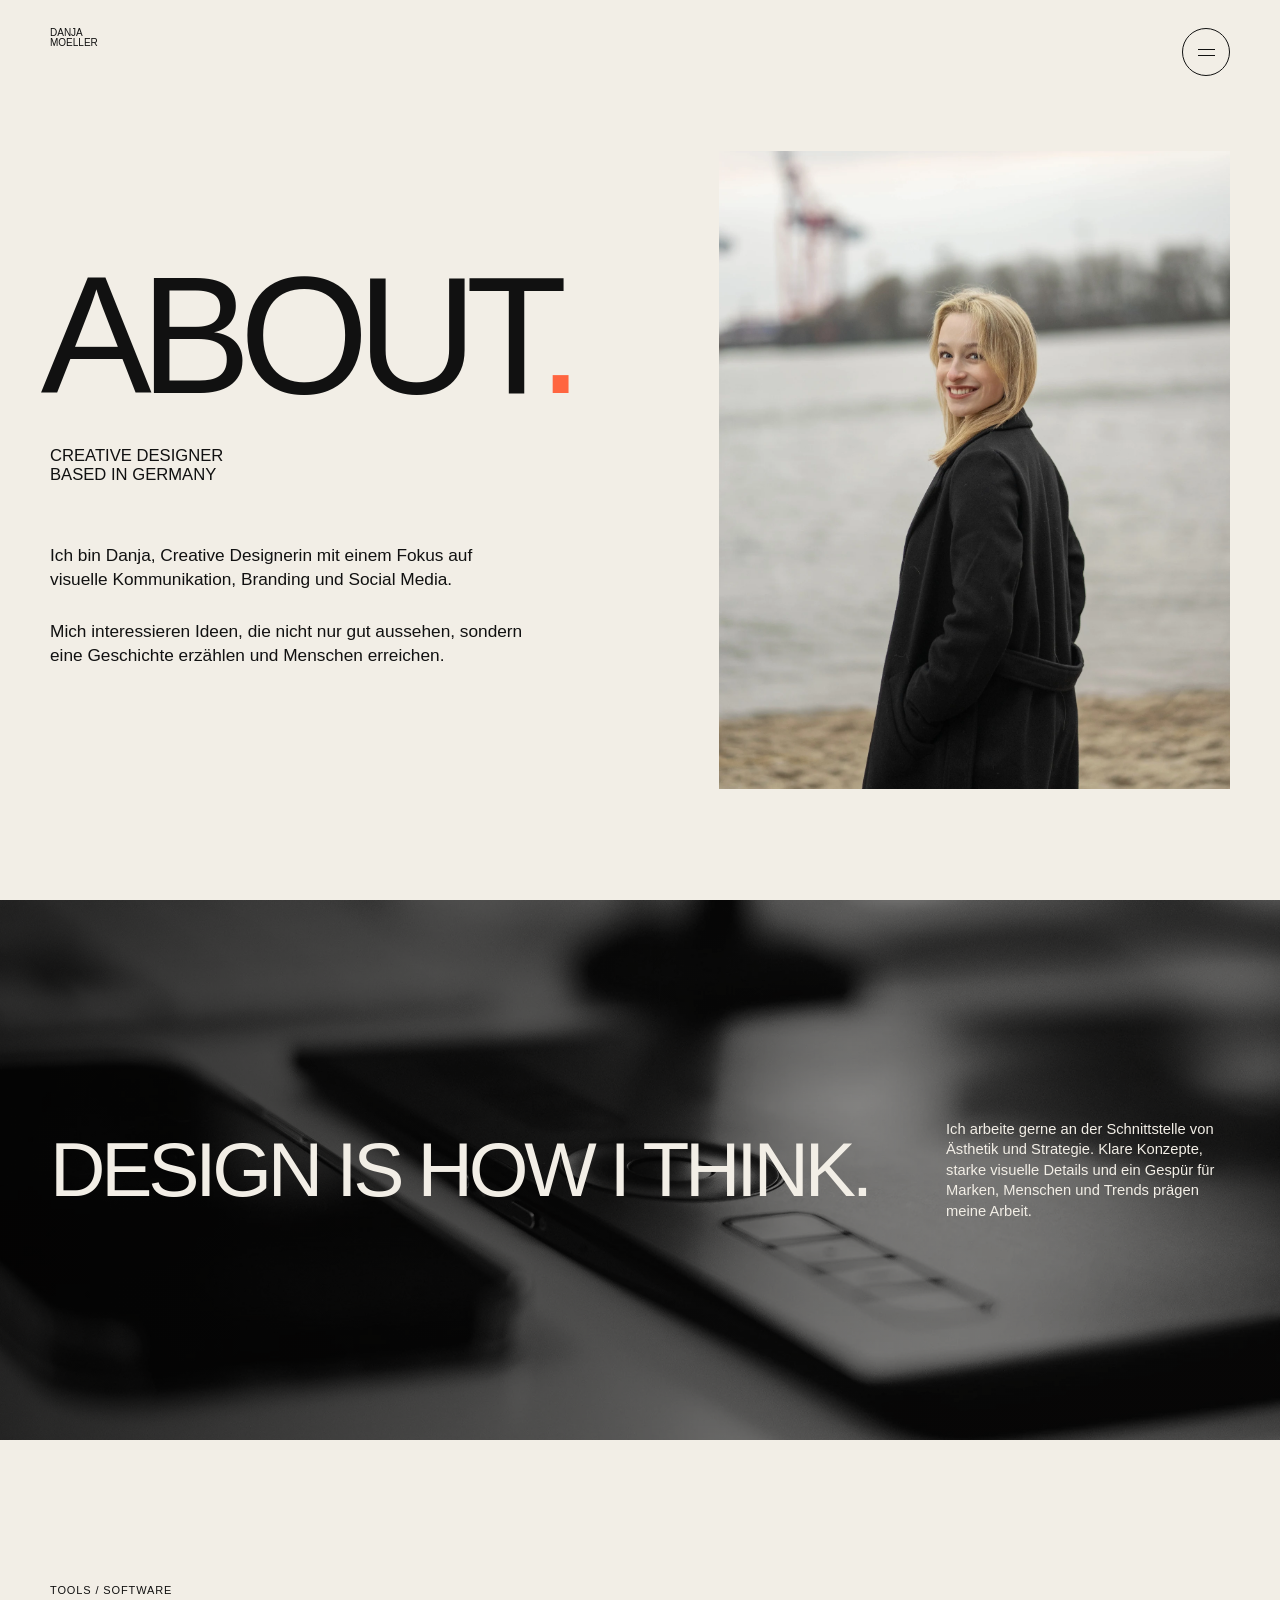
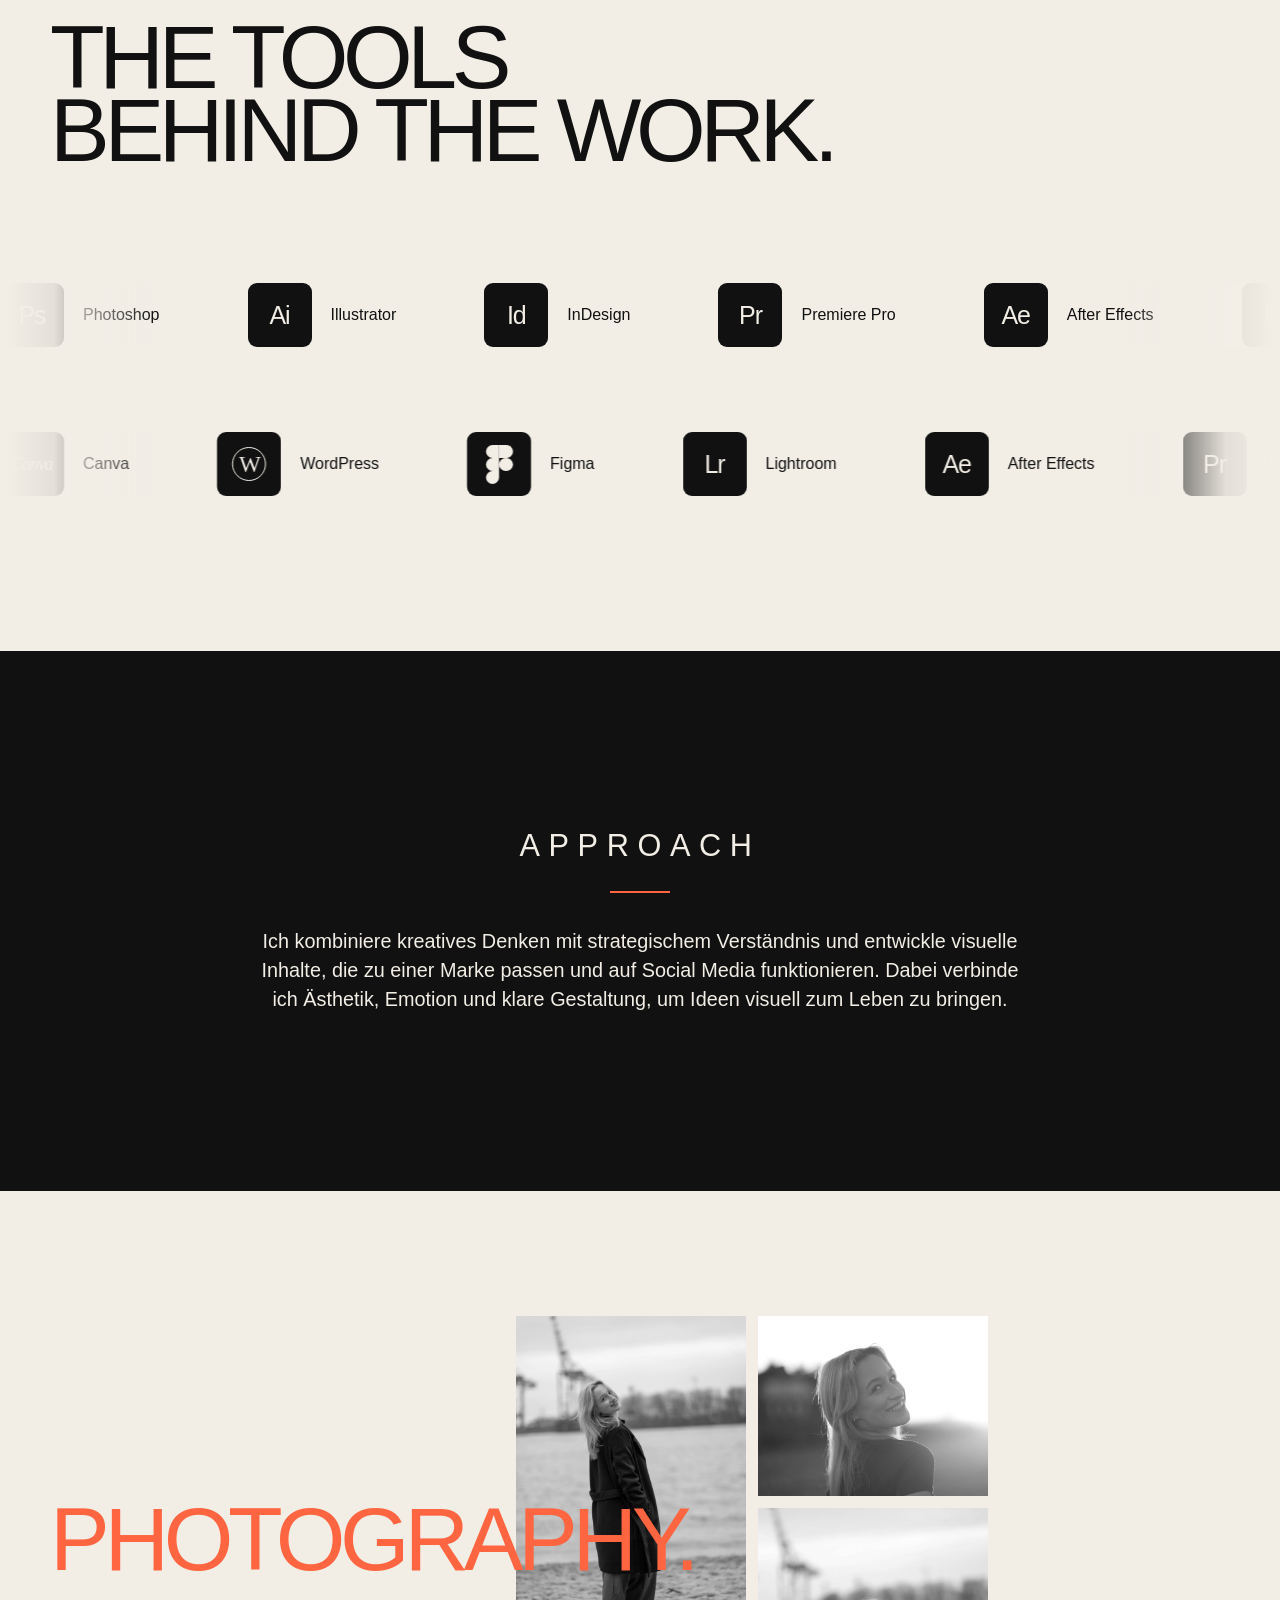
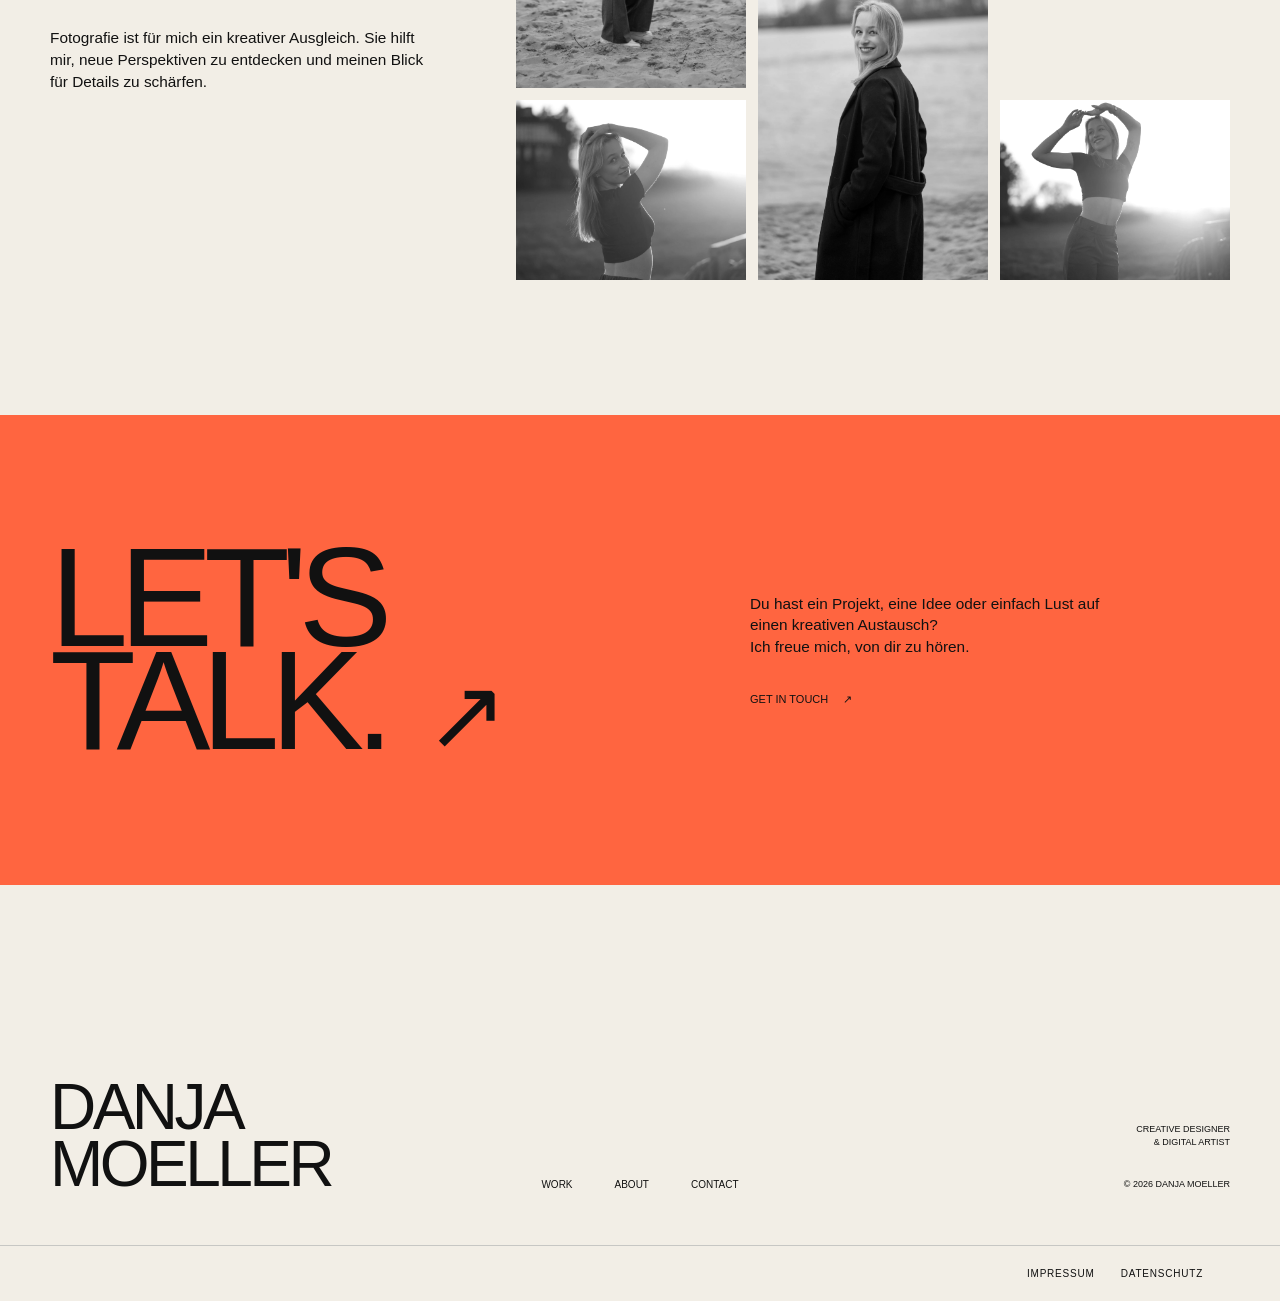
==== commit 45ab3b0b: "Add original Danja logo as browser favicon" ====
--- a/about.html
+++ b/about.html
@@ -1400,6 +1400,7 @@
 
 <link rel="stylesheet" href="about-scenes.css">
 <link rel="stylesheet" href="october-refinement.css?v=20261002-r10">
+<link rel="icon" type="image/svg+xml" href="assets/favicon.svg?v=20261002-r18">
 </head>
 
 
@@ -2078,7 +2079,7 @@
     </main>
 
 
-    <script src="script.js"></script>
+    <script src="script.js?v=20261002-r17"></script>
 
 <nav class="legal-links" aria-label="Rechtliche Informationen"><a href="impressum.html">IMPRESSUM</a><a href="datenschutz.html">DATENSCHUTZ</a></nav>
 <script src="scroll-motion.js"></script>
--- a/october-refinement.css
+++ b/october-refinement.css
@@ -215,3 +215,9 @@
 .portfolio-chapters button span{display:block;font-size:10px;margin-top:5px;}
 .portfolio-chapters button:hover,.portfolio-chapters button:focus-visible{background:var(--orange);color:#111;}
 @media(max-width:600px){.work-page .performance-upper,.work-page .performance-lower{gap:14px!important;}.work-page .performance-lower{margin-top:14px!important;}}
+
+/* Larger page-turn targets, isolated from page artwork. */
+.portfolio-controls{position:relative;z-index:10;gap:20px;}
+.portfolio-controls button{width:72px;height:64px;flex:0 0 72px;touch-action:manipulation;}
+.portfolio-controls button:focus-visible{outline:3px solid var(--orange);outline-offset:4px;}
+@media(max-width:600px){.portfolio-controls button{width:60px;height:60px;flex-basis:60px;}}
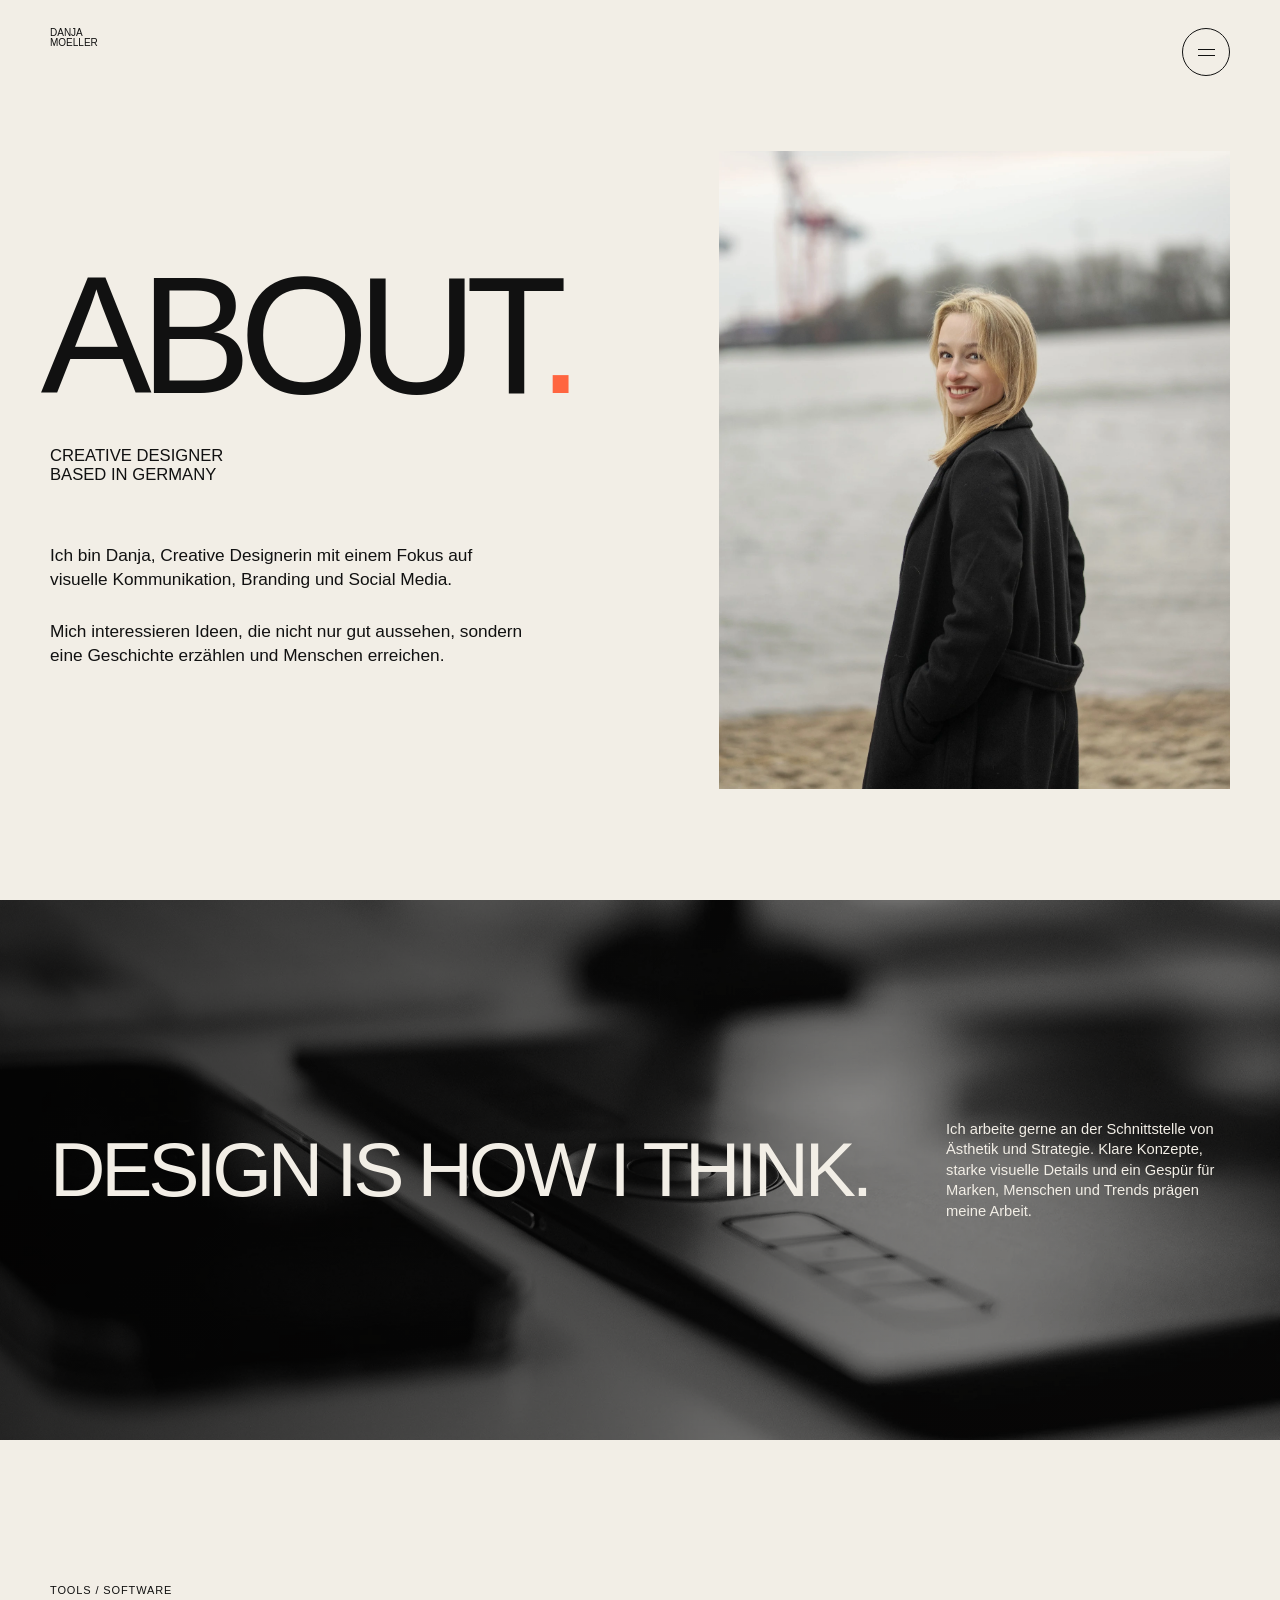
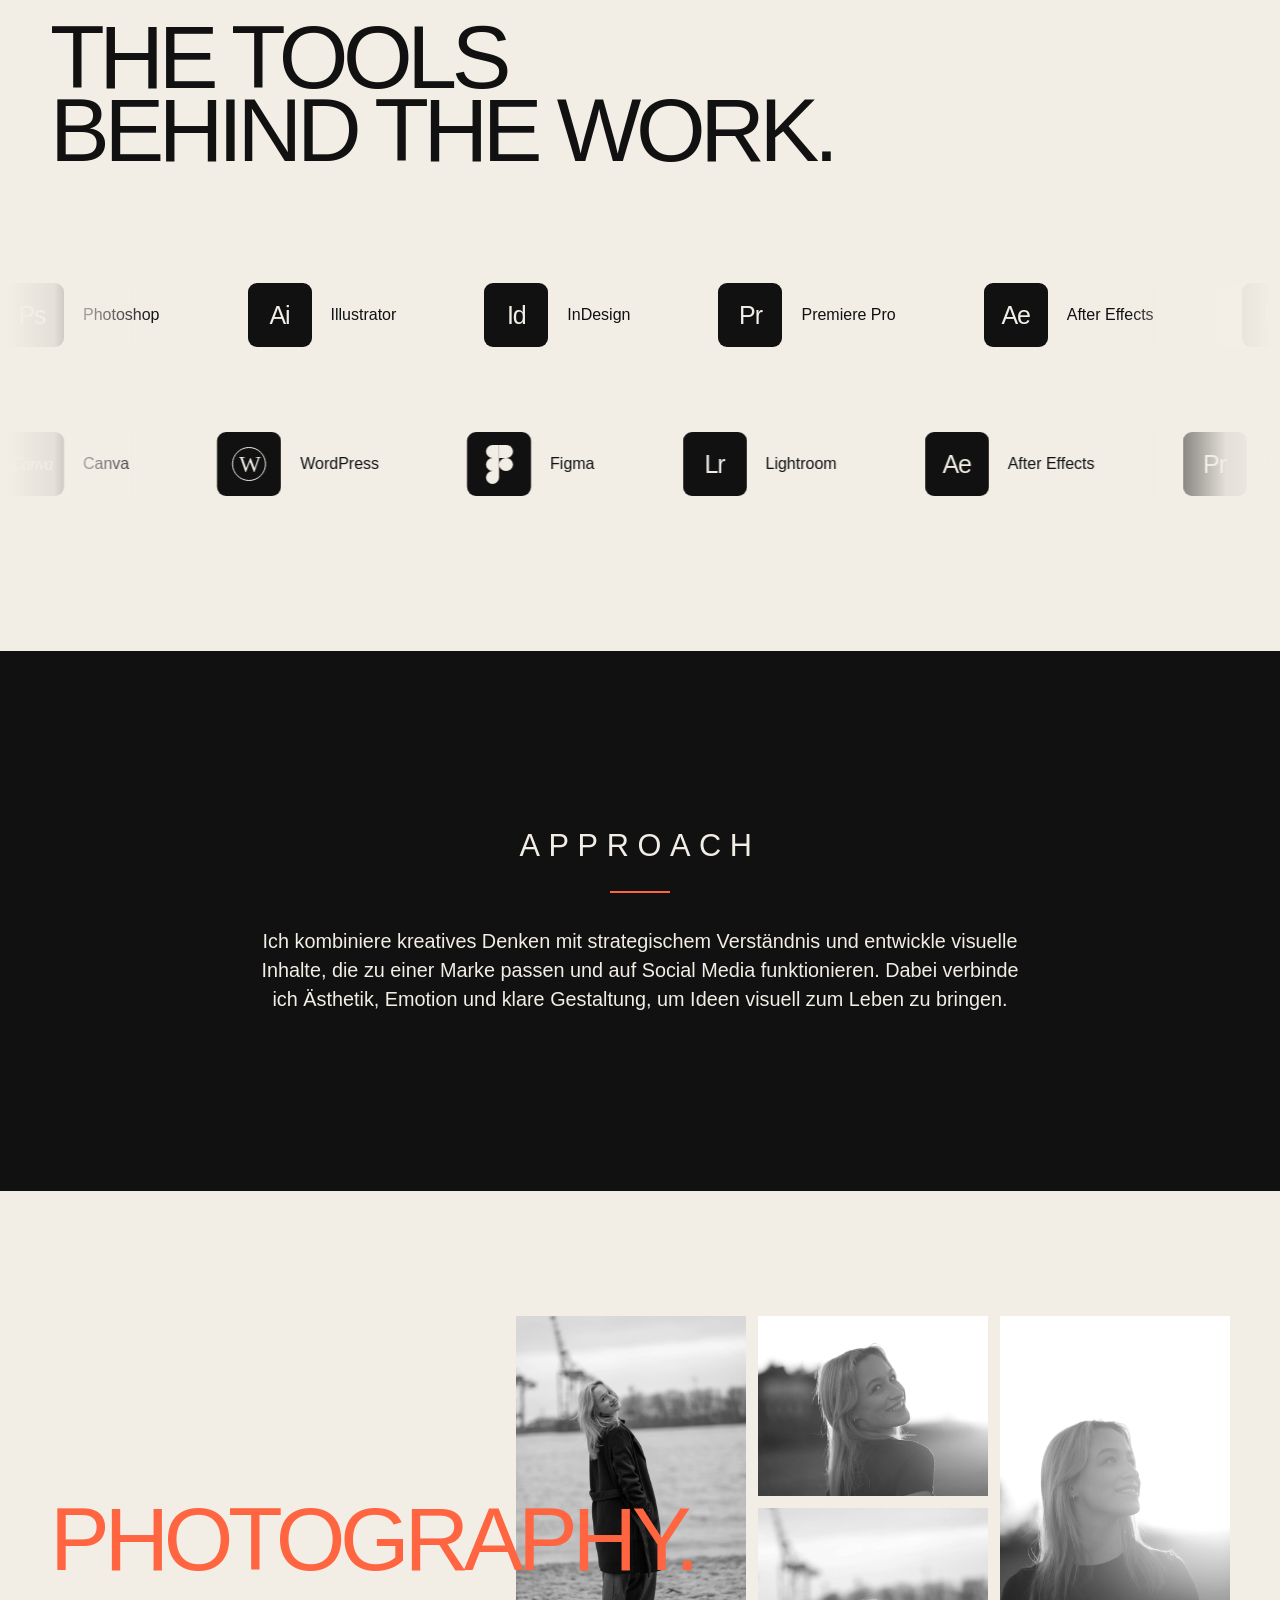
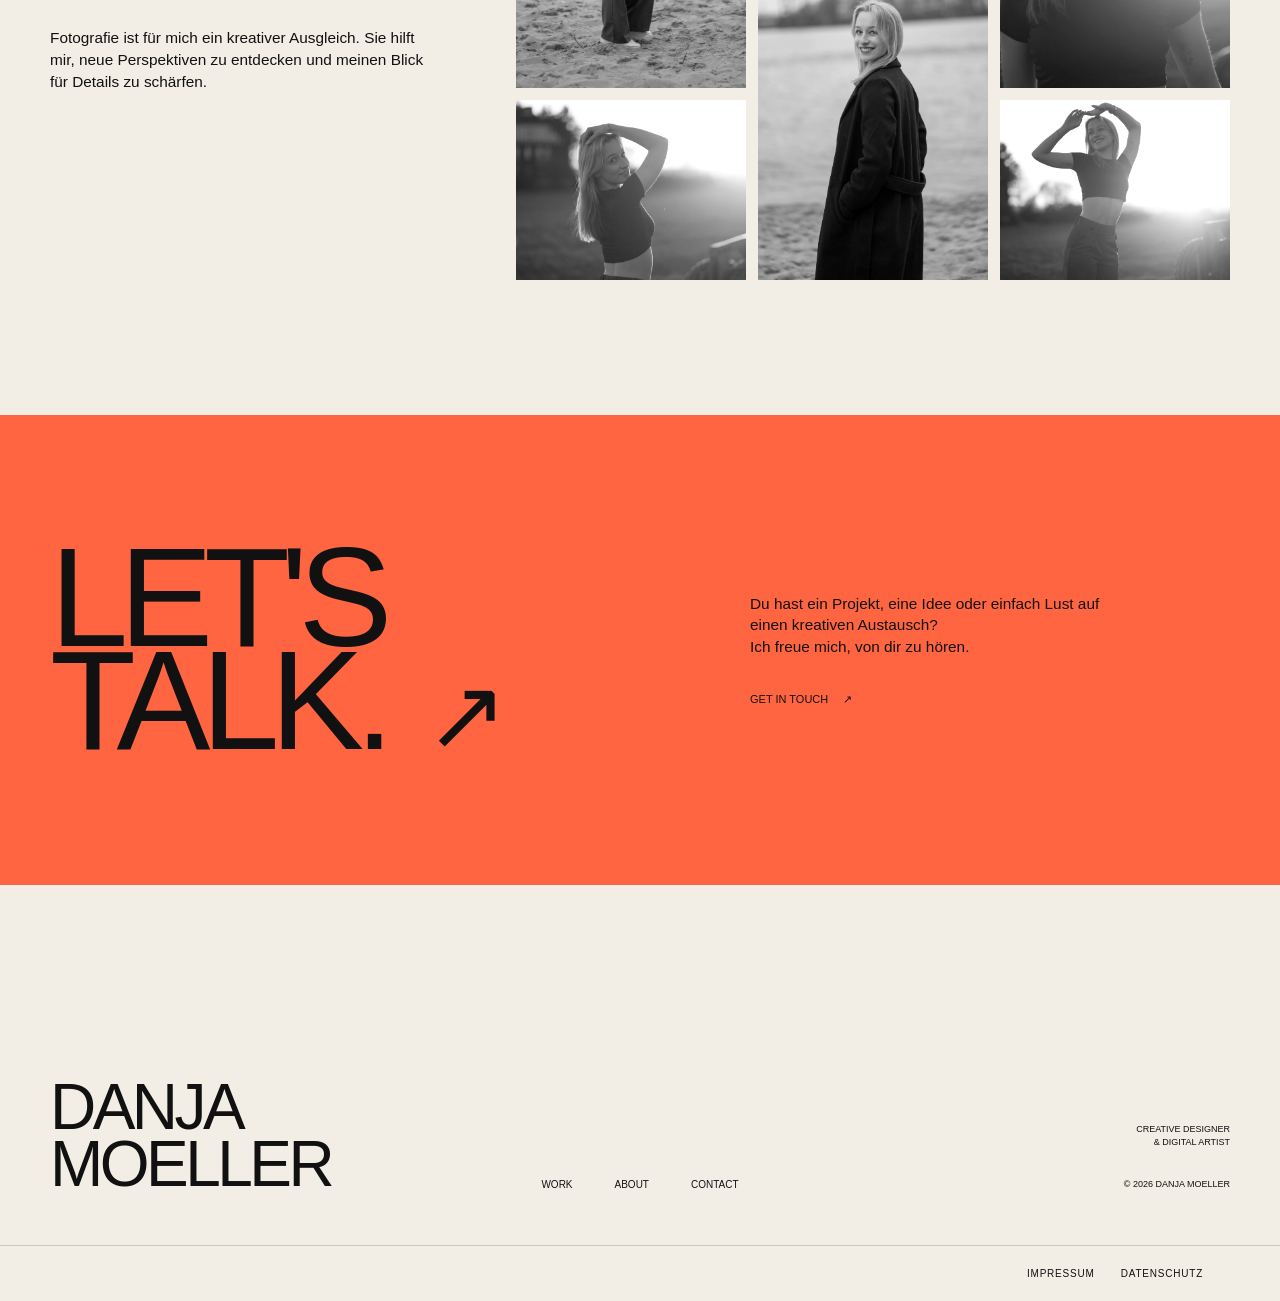
==== commit ba4ff04b: "Prevent fixed header from blocking reader controls and enlarge form feedback" ====
--- a/about.html
+++ b/about.html
@@ -1399,7 +1399,7 @@
     </style>
 
 <link rel="stylesheet" href="about-scenes.css">
-<link rel="stylesheet" href="october-refinement.css?v=20261002-r10">
+<link rel="stylesheet" href="october-refinement.css?v=20261002-r19">
 <link rel="icon" type="image/svg+xml" href="assets/favicon.svg?v=20261002-r18">
 </head>
 
@@ -2079,7 +2079,7 @@
     </main>
 
 
-    <script src="script.js?v=20261002-r17"></script>
+    <script src="script.js?v=20261002-r19"></script>
 
 <nav class="legal-links" aria-label="Rechtliche Informationen"><a href="impressum.html">IMPRESSUM</a><a href="datenschutz.html">DATENSCHUTZ</a></nav>
 <script src="scroll-motion.js"></script>
--- a/october-refinement.css
+++ b/october-refinement.css
@@ -218,6 +218,11 @@
 
 /* Larger page-turn targets, isolated from page artwork. */
 .portfolio-controls{position:relative;z-index:10;gap:20px;}
-.portfolio-controls button{width:72px;height:64px;flex:0 0 72px;touch-action:manipulation;}
+.portfolio-controls button{width:48px;height:48px;flex:0 0 48px;touch-action:manipulation;}
 .portfolio-controls button:focus-visible{outline:3px solid var(--orange);outline-offset:4px;}
-@media(max-width:600px){.portfolio-controls button{width:60px;height:60px;flex-basis:60px;}}
+@media(max-width:600px){.portfolio-controls button{width:48px;height:48px;flex-basis:48px;}}
+
+/* Empty fixed-header space must never intercept content controls. */
+.site-header{pointer-events:none;}
+.site-header .site-logo,.site-header .menu-toggle{pointer-events:auto;}
+.portfolio-controls button,.portfolio-chapters button{cursor:pointer;}
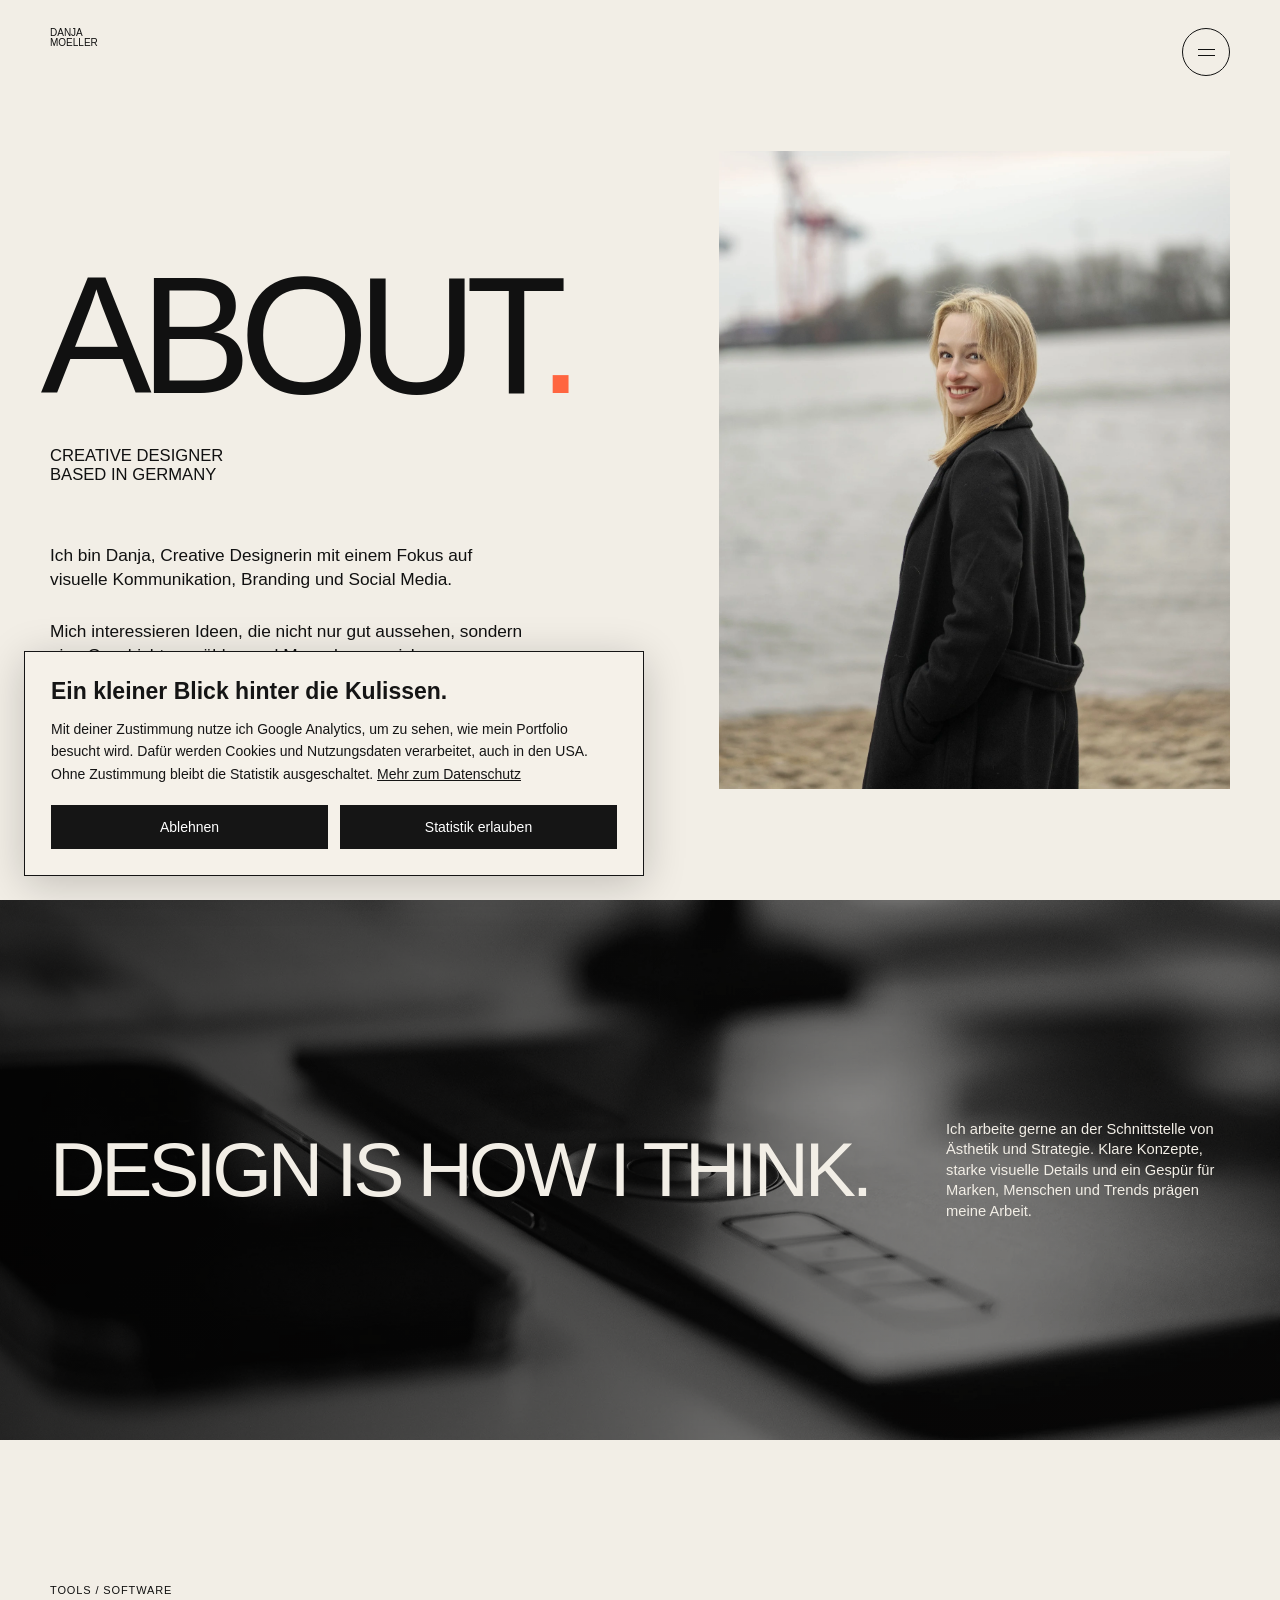
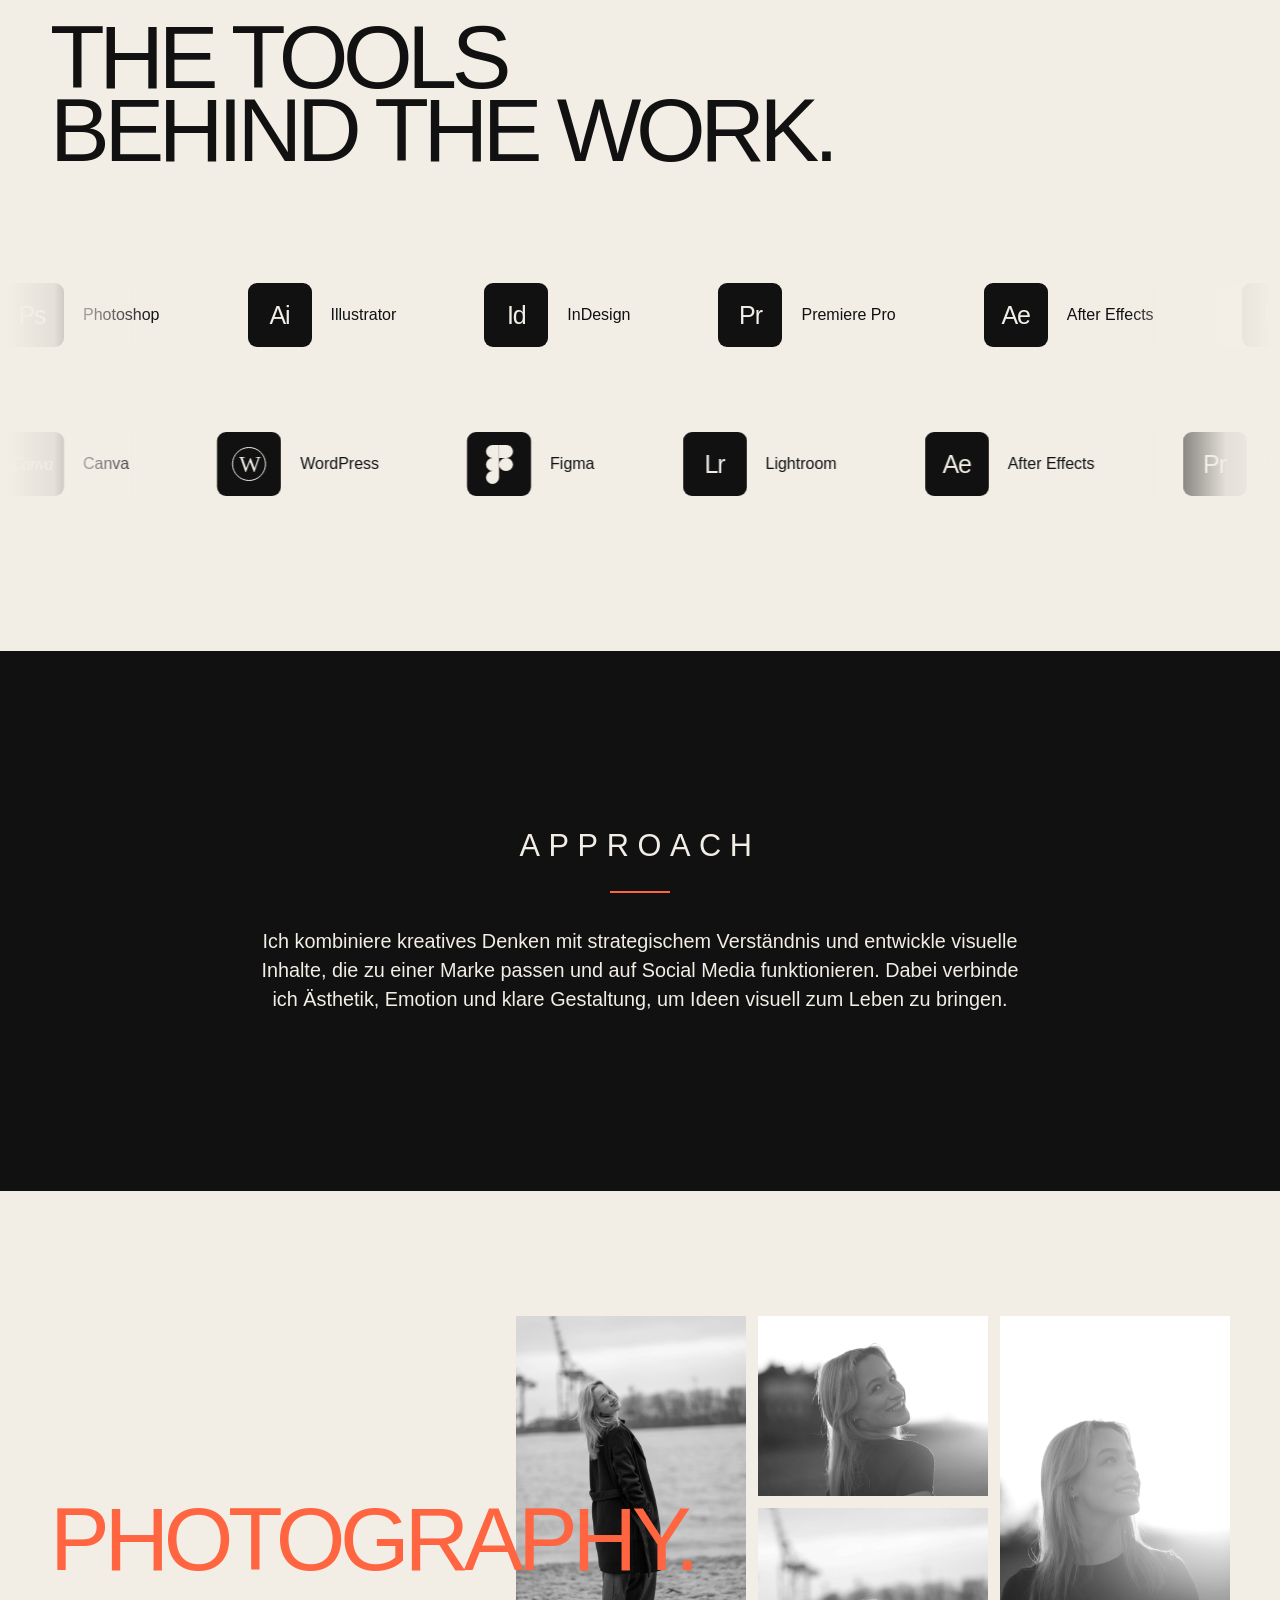
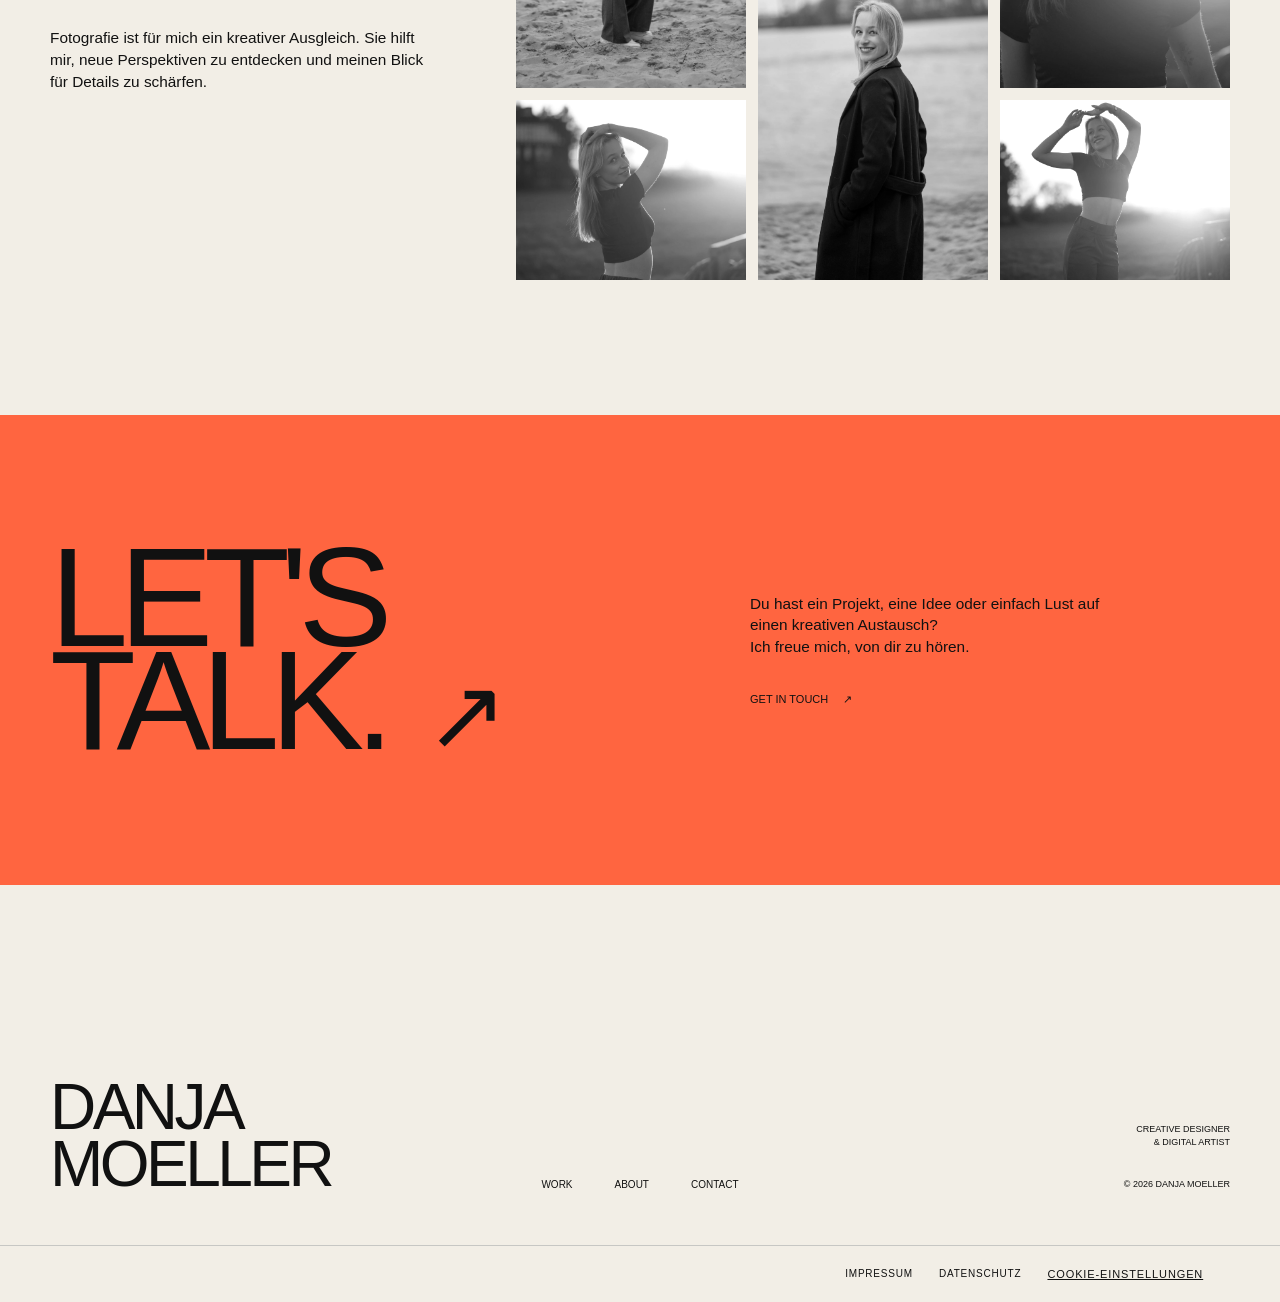
==== commit 7fb9ce28: "Add consent-gated Google Analytics and privacy controls" ====
--- a/about.html
+++ b/about.html
@@ -1401,6 +1401,8 @@
 <link rel="stylesheet" href="about-scenes.css">
 <link rel="stylesheet" href="october-refinement.css?v=20261002-r19">
 <link rel="icon" type="image/svg+xml" href="assets/favicon.svg?v=20261002-r18">
+<link rel="stylesheet" href="analytics-consent.css?v=20261005-r1">
+<script defer src="analytics-consent.js?v=20261005-r1"></script>
 </head>
 
 
--- a/analytics-consent.css
+++ b/analytics-consent.css
@@ -0,0 +1 @@
+.analytics-consent{position:fixed;bottom:24px;left:24px;right:24px;max-width:620px;padding:26px;background:#f5f1e9;color:#151515;border:1px solid #151515;z-index:100000;box-shadow:0 8px 40px #0003;font-family:inherit}.analytics-consent[hidden]{display:none}.analytics-consent h2{font-size:23px;line-height:1.2;margin:0 0 12px}.analytics-consent p{font-size:14px;line-height:1.6;margin:0 0 20px}.analytics-consent a{color:inherit;text-decoration:underline}.analytics-consent-actions{display:flex;gap:12px}.analytics-consent-actions button{flex:1;background:#151515;color:#fff;padding:13px 16px;border:1px solid #151515;font:inherit;font-size:14px;cursor:pointer}.analytics-consent-actions button:hover{background:#dc582a;border-color:#dc582a}.analytics-consent button:focus-visible,.analytics-settings:focus-visible{outline:3px solid #dc582a;outline-offset:4px}.analytics-settings{background:none;border:0;color:inherit;font:inherit;font-size:11px;letter-spacing:.08em;padding:0;cursor:pointer;text-decoration:underline}@media(max-width:600px){.analytics-consent{left:12px;right:12px;bottom:12px;padding:20px}.analytics-consent h2{font-size:20px}.analytics-consent-actions{flex-wrap:wrap}}
